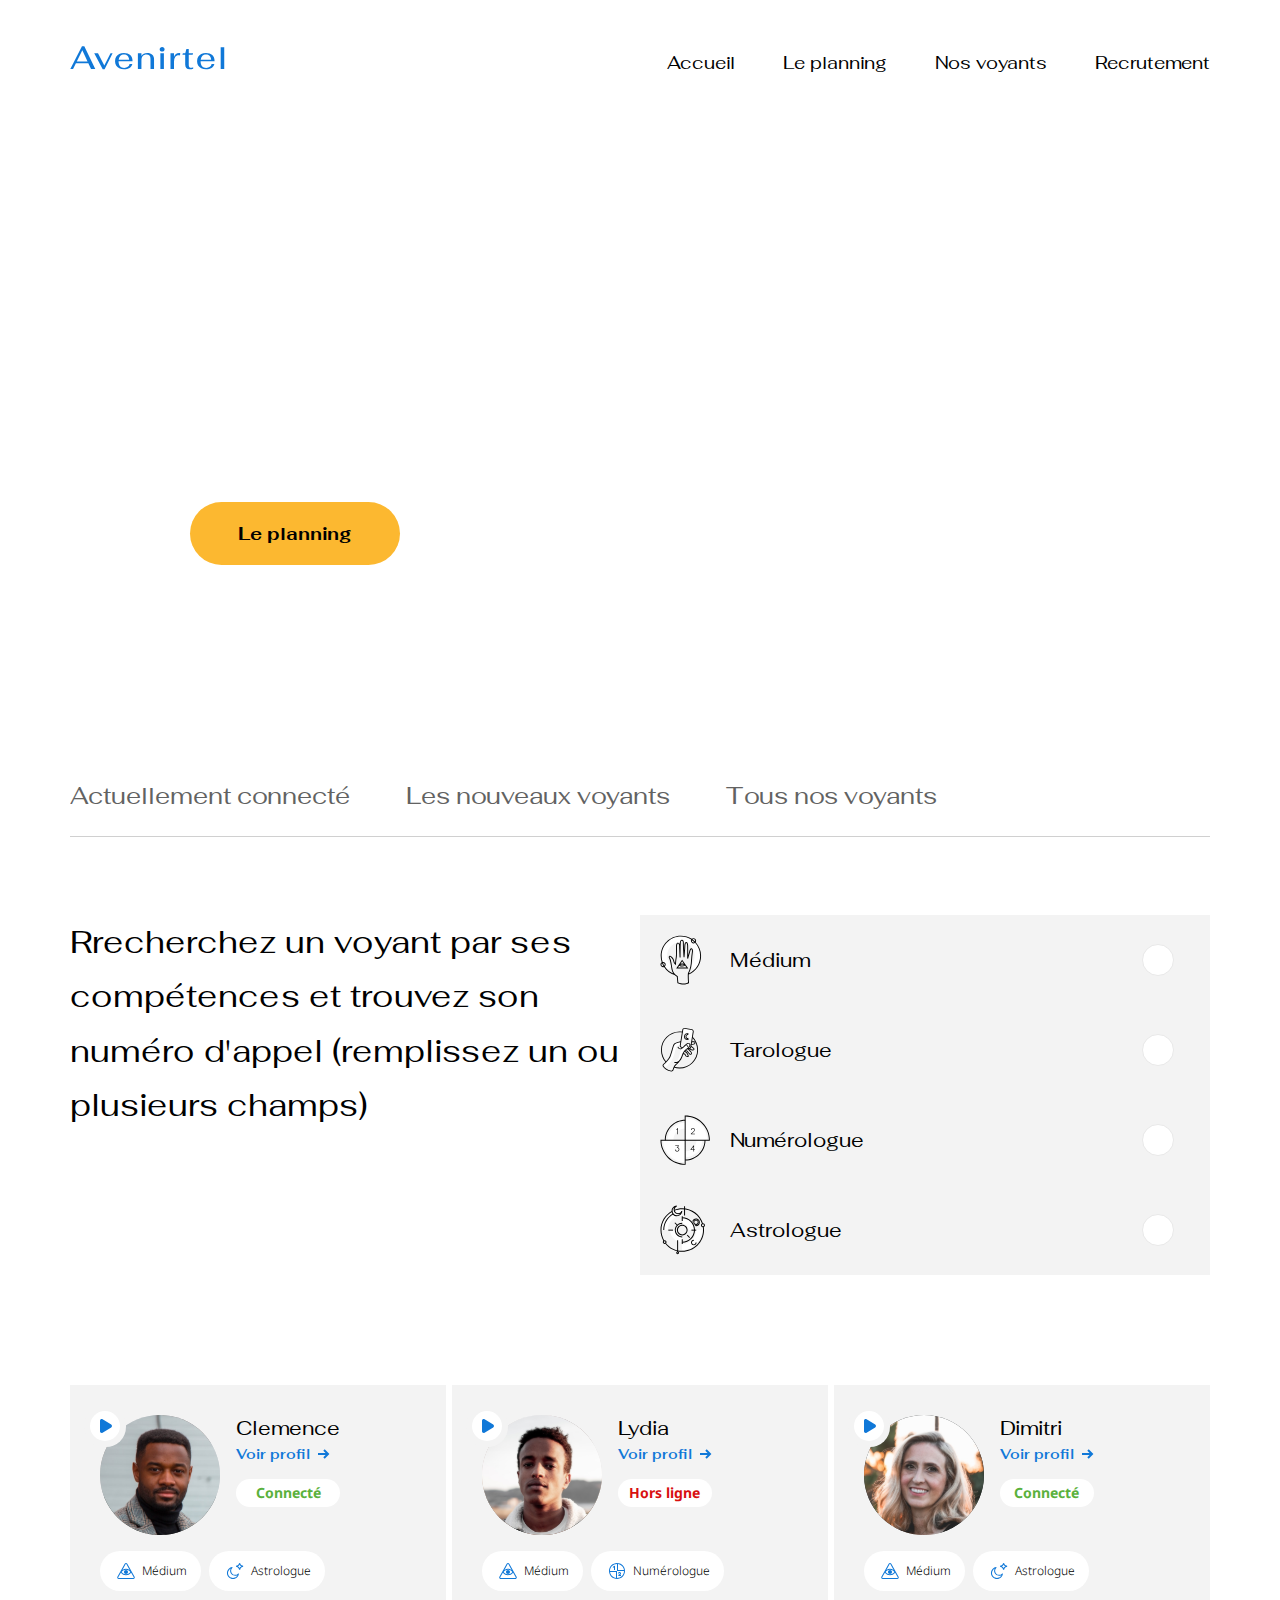
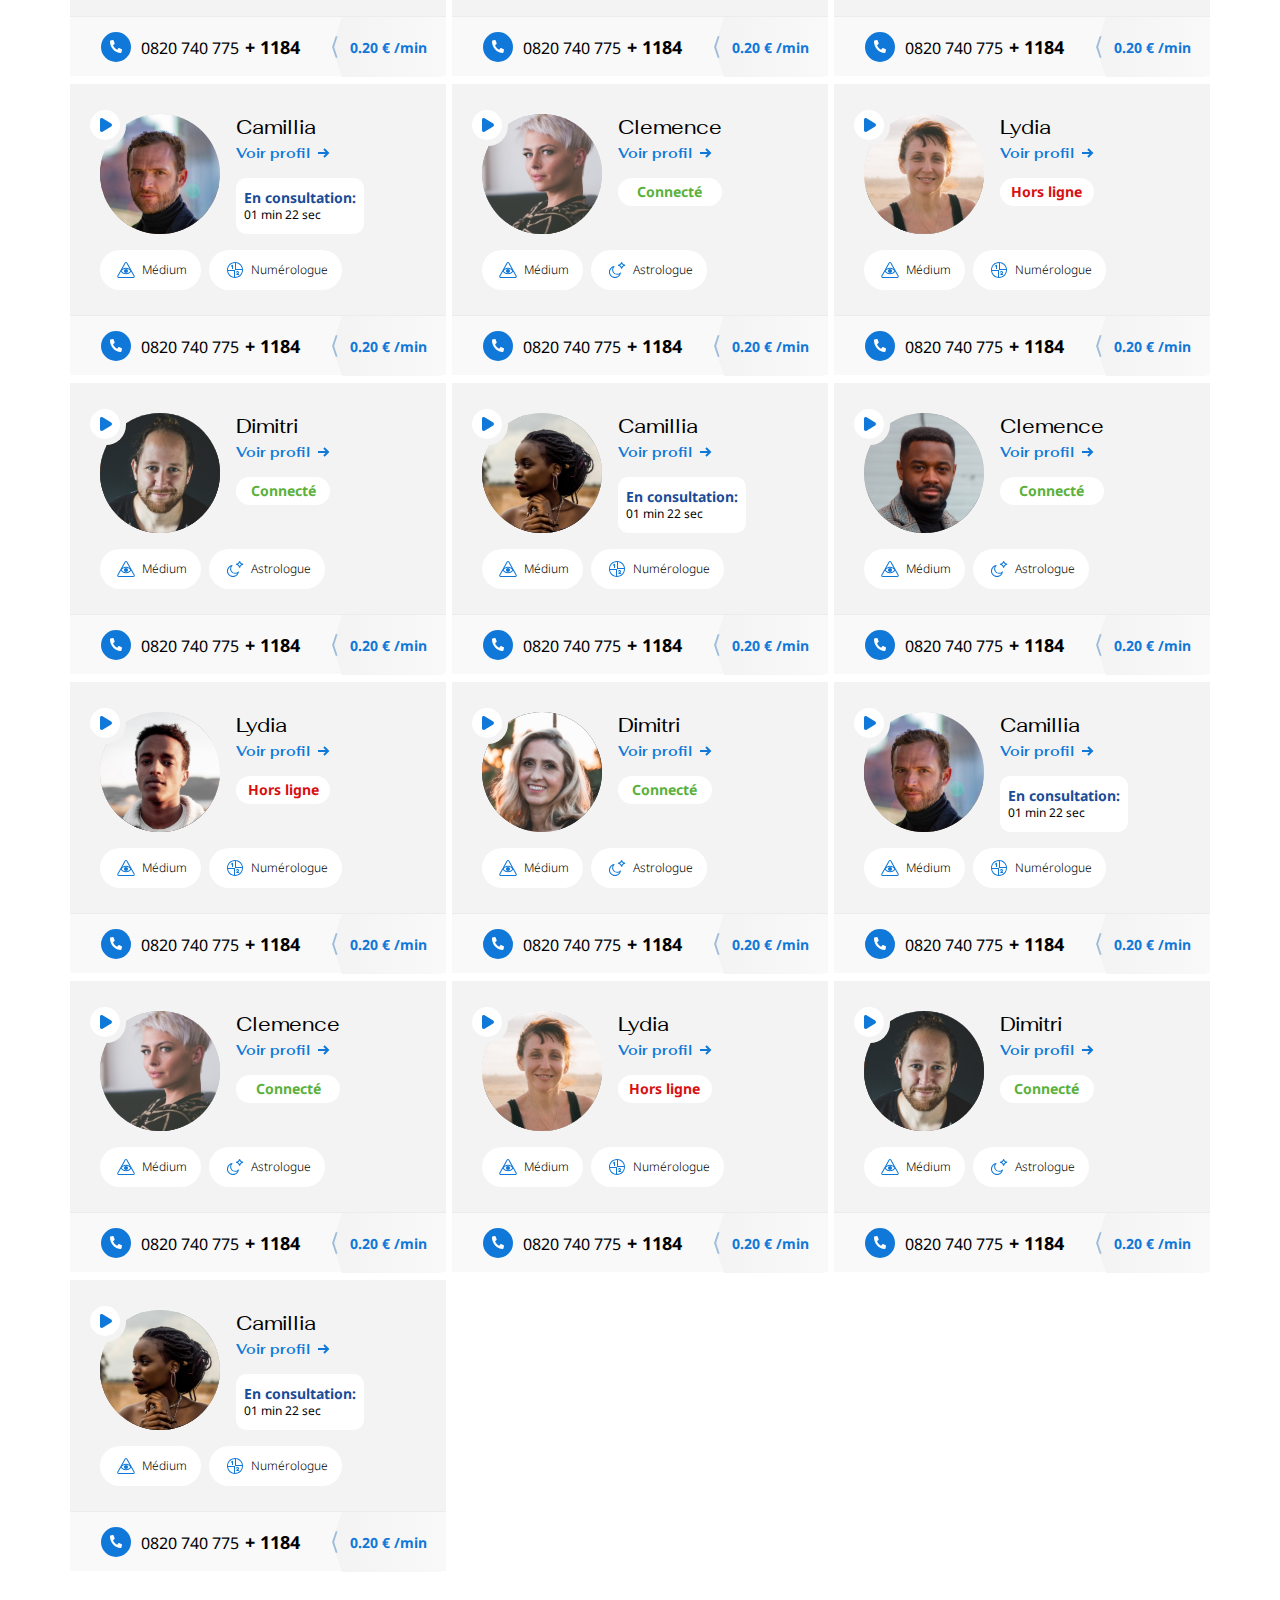
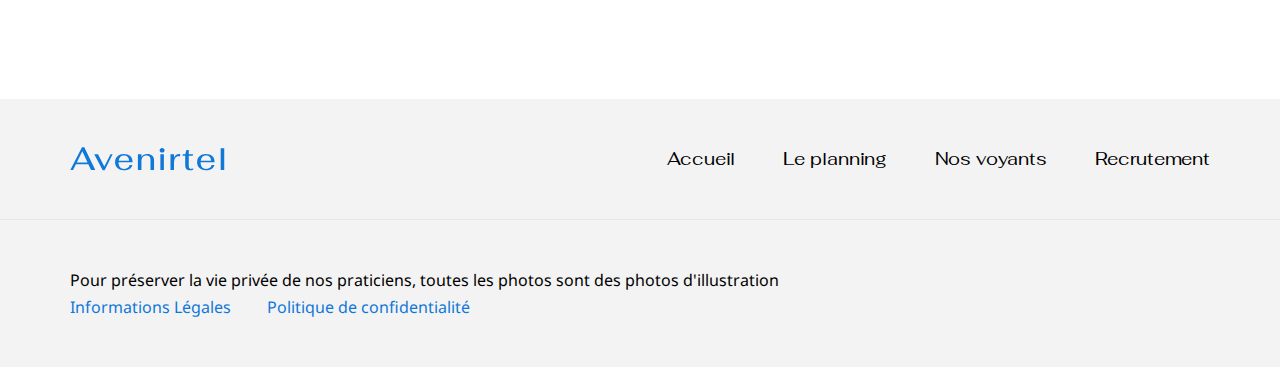
==== index.html @ e6b67675 "добавил сылки и поправил бургер" ====
<!DOCTYPE html>
<html lang="en">
<head>
    <meta charset="UTF-8">
    <meta name="viewport" content="width=device-width, initial-scale=1.0">
    <link rel="stylesheet" href="css/main.css">
    <title>nothing</title>
</head>
<body>
    
    <header class="Header">
        <div class="HeaderNavBlock">
            <a href="index.html">
                <img src="img/header/Avenirtel.svg" alt="Avenirtel">
            </a> 

            <ul class="ul_nav">
                <li class="nav_block"><a href="about.html" class="nav_link">Accueil</a></li>
                <li class="nav_block"><a href="request.html" class="nav_link">Le planning</a></li>
                <li class="nav_block"><a href="table.html" class="nav_link">Nos voyants</a></li>
                <li class="nav_block"><a href="last_page.html" class="nav_link">Recrutement</a></li>
            </ul>
        </div>
    </header>

    <section class="body_content">
        <div class="container">

            <div class="first_block_carousel">
                <div class="img_for_carousel">
                    <!-- <img src="img/carousel/carousel_1.svg" alt=""> -->
                    <!-- <img src="#" alt="">
                    <img src="#" alt=""> -->
                    <div class="text_and_btn_for_carousel">

                        <div class="carousel__txt_and_btn">

                            <div class="carousel__txt_title">
                                <p>Découvrez votre avenir par téléphone</p>
                            </div>
                            <div class="carousel__txt_subtitle">
                                <p>Recherchez un voyant par 
                                    ses compétences et trouvez 
                                    son numéro d’appel (remplissez 
                                    un ou plusieurs champs)</p>
                            </div>
                            <div class="carousel__btn">
                                <button>Le planning</button>
                            </div>

                        </div>

                        <div class="controls_carousel">
                            <div class="ctrl_prev"><img src="img/carousel/controls/prev.svg" alt=""></div>
                            <div class="ctrl_next"><img src="img/carousel/controls/next.svg" alt=""></div>
                        </div>
                    </div>
                </div>
                
            </div>

            <div class="filter_voyants">
                <div class="filter_voyants_item">Actuellement connecté</div>
                <div class="filter_voyants_item">Les nouveaux voyants</div>
                <div class="filter_voyants_item">Tous nos voyants</div>

                <!-- <a href="#" class="filter_voyants_item">Actuellement connecté</a>
                <a href="#" class="filter_voyants_item">Les nouveaux voyants</a>
                <a href="#" class="filter_voyants_item">Tous nos voyants</a> -->
            </div>

            <div class="select_voyants_for_ability">
                <div class="information_for_search_txt">
                    <p>Rrecherchez un voyant par ses compétences
                        et trouvez son numéro d'appel (remplissez
                        un ou plusieurs champs)</p>
                </div>

                <div class="select_voyants">
                    <div id="sel_v_1" class="select_voyants_item sel_v_1">
                        <div on class="icon_and_description_sel_voy">
                            <div class="icon_sel_voy_item"></div>
                            <p>Médium</p>
                        </div>
                        <div id="sel_v_1_check" class="sel_voy_check"></div>
                    </div>

                    <div id="sel_v_2" class="select_voyants_item sel_v_2">
                        <div class="icon_and_description_sel_voy">
                            <div class="icon_sel_voy_item"></div>
                            <p>Tarologue</p>
                        </div>
                        <div id="sel_v_2_check" class="sel_voy_check"></div>
                    </div>

                    <div id="sel_v_3" class="select_voyants_item sel_v_3">
                        <div class="icon_and_description_sel_voy">
                            <div class="icon_sel_voy_item"></div>
                            <p>Numérologue</p>
                        </div>
                        <div id="sel_v_3_check" class="sel_voy_check"></div>
                    </div>

                    <div id="sel_v_4" class="select_voyants_item sel_v_4">
                        <div class="icon_and_description_sel_voy">
                            <div class="icon_sel_voy_item"></div>
                            <p>Astrologue</p>
                        </div>
                        <div id="sel_v_4_check" class="sel_voy_check"></div>
                    </div>
                </div>

            </div>




            <!-- PEOPLE -->
            <div class="people_content">

                <div class="person_block">
                    <!-- MUSIC -->
                        <div class="music">
                            <div class="loader box_blue">
                                <div class="box_insert"></div>
                            </div>
                        </div>
                    
                        <div class="controls play">

                        </div>

                    <!-- END MUSIC -->
                    <div class="p_block_up">
                        
                            
                
                       
                        <div class="p_block_up_r1">
                            <div class="p_b_for_img">
                                <img src="img/people_photo/Clemence.svg" alt="photos">
                            </div>
                            <div class="p_b__name_view_status">
                                <div class="p_b__name">Clemence</div>
                                <div class="p_b__view">Voir profil<img src="img/arrow/arrow_right.svg" alt=""></div>
                                <div class="p_b__status">
                                   <p class="status_green">Connecté</p>
                                </div>
                            </div>
                        </div>

                        <div class="p_block_up_r2">

                            <div class="person_ability">
                                <img src="img/ability/medium.svg" alt="">
                                <p>Médium</p>
                            </div>

                            <div class="person_ability">
                                <img src="img/ability/astrologue.svg" alt="">
                                <p>Astrologue</p>
                            </div>

                            

                        </div>

                    </div>
                    <div class="p_block_down">

                        <div class="p_block_down_left">
                            <div class="phone_number">
                                <img src="img/person_bottom_block/phone.svg" alt="">
                                <p>0820 740 775<span>+ 1184</span></p>
                            </div>
                        </div>
                        <div class="p_block_down_right">
                            0.20 € /min
                        </div>
                        
                    </div>
                </div>

                <div class="person_block">
                    <!-- MUSIC -->
                    <div class="music">
                        <div class="loader">
                            
                        </div>
                    </div>
                
                    <div class="controls play">

                    </div>

                <!-- END MUSIC -->
                    <div class="p_block_up">

                        <div class="p_block_up_r1">
                            <div class="p_b_for_img">
                                <img src="img/people_photo/Lydia.svg" alt="photos">
                            </div>
                            <div class="p_b__name_view_status">
                                <div class="p_b__name">Lydia</div>
                                <div class="p_b__view">Voir profil<img src="img/arrow/arrow_right.svg" alt=""></div>
                                <div class="p_b__status">
                                   <p class="status_red">Hors ligne</p>
                                </div>
                            </div>
                        </div>

                        <div class="p_block_up_r2">

                            <div class="person_ability">
                                <img src="img/ability/medium.svg" alt="">
                                <p>Médium</p>
                            </div>

                            <div class="person_ability">
                                <img src="img/ability/numerologue.svg" alt="">
                                <p>Numérologue</p>
                            </div>

                        </div>

                    </div>
                    <div class="p_block_down">

                        <div class="p_block_down_left">
                            <div class="phone_number">
                                <img src="img/person_bottom_block/phone.svg" alt="">
                                <p>0820 740 775<span>+ 1184</span></p>
                            </div>
                        </div>
                        <div class="p_block_down_right">
                            0.20 € /min
                        </div>
                        
                    </div>
                </div>

                <div class="person_block">
                    <!-- MUSIC -->
                    <div class="music">
                        <div class="loader">
                            
                        </div>
                    </div>
                
                    <div class="controls play">

                    </div>

                <!-- END MUSIC -->
                    <div class="p_block_up">

                        <div class="p_block_up_r1">
                            <div class="p_b_for_img">
                                <img src="img/people_photo/Dimitri.svg" alt="photos">
                            </div>
                            <div class="p_b__name_view_status">
                                <div class="p_b__name">Dimitri</div>
                                <div class="p_b__view">Voir profil<img src="img/arrow/arrow_right.svg" alt=""></div>
                                <div class="p_b__status">
                                   <p class="status_green">Connecté</p>
                                </div>
                            </div>
                        </div>

                        <div class="p_block_up_r2">

                            <div class="person_ability">
                                <img src="img/ability/medium.svg" alt="">
                                <p>Médium</p>
                            </div>

                            <div class="person_ability">
                                <img src="img/ability/astrologue.svg" alt="">
                                <p>Astrologue</p>
                            </div>

                        </div>

                    </div>
                    <div class="p_block_down">

                        <div class="p_block_down_left">
                            <div class="phone_number">
                                <img src="img/person_bottom_block/phone.svg" alt="">
                                <p>0820 740 775<span>+ 1184</span></p>
                            </div>
                        </div>
                        <div class="p_block_down_right">
                            0.20 € /min
                        </div>
                        
                    </div>
                </div>

                <div class="person_block">
                    <!-- MUSIC -->
                    <div class="music">
                        <div class="loader">
                            
                        </div>
                    </div>
                
                    <div class="controls play">

                    </div>

                <!-- END MUSIC -->
                    <div class="p_block_up">

                        <div class="p_block_up_r1">
                            <div class="p_b_for_img">
                                <img src="img/people_photo/Camillia.svg" alt="photos">
                            </div>
                            <div class="p_b__name_view_status">
                                <div class="p_b__name">Camillia</div>
                                <div class="p_b__view">Voir profil<img src="img/arrow/arrow_right.svg" alt=""></div>
                                <div class="p_b__status_blue">
                                   <p class="status_blue">En consultation:</p>
                                   <p>01 min 22 sec</p>
                                </div>
                            </div>
                        </div>

                        <div class="p_block_up_r2">

                            <div class="person_ability">
                                <img src="img/ability/medium.svg" alt="">
                                <p>Médium</p>
                            </div>

                            <div class="person_ability">
                                <img src="img/ability/numerologue.svg" alt="">
                                <p>Numérologue</p>
                            </div>

                        </div>

                    </div>
                    <div class="p_block_down">

                        <div class="p_block_down_left">
                            <div class="phone_number">
                                <img src="img/person_bottom_block/phone.svg" alt="">
                                <p>0820 740 775<span>+ 1184</span></p>
                            </div>
                        </div>
                        <div class="p_block_down_right">
                            0.20 € /min
                        </div>
                        
                    </div>
                </div>

                <div class="person_block">
                    <!-- MUSIC -->
                    <div class="music">
                        <div class="loader">
                            
                        </div>
                    </div>
                
                    <div class="controls play">

                    </div>

                <!-- END MUSIC -->
                    <div class="p_block_up">

                        <div class="p_block_up_r1">
                            <div class="p_b_for_img">
                                <img src="img/people_photo/Clemence2.svg" alt="photos">
                            </div>
                            <div class="p_b__name_view_status">
                                <div class="p_b__name">Clemence</div>
                                <div class="p_b__view">Voir profil<img src="img/arrow/arrow_right.svg" alt=""></div>
                                <div class="p_b__status">
                                   <p class="status_green">Connecté</p>
                                </div>
                            </div>
                        </div>

                        <div class="p_block_up_r2">

                            <div class="person_ability">
                                <img src="img/ability/medium.svg" alt="">
                                <p>Médium</p>
                            </div>

                            <div class="person_ability">
                                <img src="img/ability/astrologue.svg" alt="">
                                <p>Astrologue</p>
                            </div>

                        </div>

                    </div>
                    <div class="p_block_down">

                        <div class="p_block_down_left">
                            <div class="phone_number">
                                <img src="img/person_bottom_block/phone.svg" alt="">
                                <p>0820 740 775<span>+ 1184</span></p>
                            </div>
                        </div>
                        <div class="p_block_down_right">
                            0.20 € /min
                        </div>
                        
                    </div>
                </div>

                <div class="person_block">
                    <!-- MUSIC -->
                    <div class="music">
                        <div class="loader">
                            
                        </div>
                    </div>
                
                    <div class="controls play">

                    </div>

                <!-- END MUSIC -->
                    <div class="p_block_up">

                        <div class="p_block_up_r1">
                            <div class="p_b_for_img">
                                <img src="img/people_photo/Lydia2.svg" alt="photos">
                            </div>
                            <div class="p_b__name_view_status">
                                <div class="p_b__name">Lydia</div>
                                <div class="p_b__view">Voir profil<img src="img/arrow/arrow_right.svg" alt=""></div>
                                <div class="p_b__status">
                                   <p class="status_red">Hors ligne</p>
                                </div>
                            </div>
                        </div>

                        <div class="p_block_up_r2">

                            <div class="person_ability">
                                <img src="img/ability/medium.svg" alt="">
                                <p>Médium</p>
                            </div>

                            <div class="person_ability">
                                <img src="img/ability/numerologue.svg" alt="">
                                <p>Numérologue</p>
                            </div>

                        </div>

                    </div>
                    <div class="p_block_down">

                        <div class="p_block_down_left">
                            <div class="phone_number">
                                <img src="img/person_bottom_block/phone.svg" alt="">
                                <p>0820 740 775<span>+ 1184</span></p>
                            </div>
                        </div>
                        <div class="p_block_down_right">
                            0.20 € /min
                        </div>
                        
                    </div>
                </div>

                <div class="person_block">
                    <!-- MUSIC -->
                    <div class="music">
                        <div class="loader">
                            
                        </div>
                    </div>
                
                    <div class="controls play">

                    </div>

                <!-- END MUSIC -->
                    <div class="p_block_up">

                        <div class="p_block_up_r1">
                            <div class="p_b_for_img">
                                <img src="img/people_photo/Dimitri2.svg" alt="photos">
                            </div>
                            <div class="p_b__name_view_status">
                                <div class="p_b__name">Dimitri</div>
                                <div class="p_b__view">Voir profil<img src="img/arrow/arrow_right.svg" alt=""></div>
                                <div class="p_b__status">
                                   <p class="status_green">Connecté</p>
                                </div>
                            </div>
                        </div>

                        <div class="p_block_up_r2">

                            <div class="person_ability">
                                <img src="img/ability/medium.svg" alt="">
                                <p>Médium</p>
                            </div>

                            <div class="person_ability">
                                <img src="img/ability/astrologue.svg" alt="">
                                <p>Astrologue</p>
                            </div>

                        </div>

                    </div>
                    <div class="p_block_down">

                        <div class="p_block_down_left">
                            <div class="phone_number">
                                <img src="img/person_bottom_block/phone.svg" alt="">
                                <p>0820 740 775<span>+ 1184</span></p>
                            </div>
                        </div>
                        <div class="p_block_down_right">
                            0.20 € /min
                        </div>
                        
                    </div>
                </div>

                <div class="person_block">
                    <!-- MUSIC -->
                    <div class="music">
                        <div class="loader">
                            
                        </div>
                    </div>
                
                    <div class="controls play">

                    </div>

                <!-- END MUSIC -->
                    <div class="p_block_up">

                        <div class="p_block_up_r1">
                            <div class="p_b_for_img">
                                <img src="img/people_photo/Camilli2.svg" alt="photos">
                            </div>
                            <div class="p_b__name_view_status">
                                <div class="p_b__name">Camillia</div>
                                <div class="p_b__view">Voir profil<img src="img/arrow/arrow_right.svg" alt=""></div>
                                <div class="p_b__status_blue">
                                   <p class="status_blue">En consultation:</p>
                                   <p>01 min 22 sec</p>
                                </div>
                            </div>
                        </div>

                        <div class="p_block_up_r2">

                            <div class="person_ability">
                                <img src="img/ability/medium.svg" alt="">
                                <p>Médium</p>
                            </div>

                            <div class="person_ability">
                                <img src="img/ability/numerologue.svg" alt="">
                                <p>Numérologue</p>
                            </div>

                        </div>

                    </div>
                    <div class="p_block_down">

                        <div class="p_block_down_left">
                            <div class="phone_number">
                                <img src="img/person_bottom_block/phone.svg" alt="">
                                <p>0820 740 775<span>+ 1184</span></p>
                            </div>
                        </div>
                        <div class="p_block_down_right">
                            0.20 € /min
                        </div>
                        
                    </div>
                </div>

                <div class="person_block">
                    <!-- MUSIC -->
                    <div class="music">
                        <div class="loader">
                            
                        </div>
                    </div>
                
                    <div class="controls play">

                    </div>

                <!-- END MUSIC -->
                    <div class="p_block_up">

                        <div class="p_block_up_r1">
                            <div class="p_b_for_img">
                                <img src="img/people_photo/Clemence.svg" alt="photos">
                            </div>
                            <div class="p_b__name_view_status">
                                <div class="p_b__name">Clemence</div>
                                <div class="p_b__view">Voir profil<img src="img/arrow/arrow_right.svg" alt=""></div>
                                <div class="p_b__status">
                                   <p class="status_green">Connecté</p>
                                </div>
                            </div>
                        </div>

                        <div class="p_block_up_r2">

                            <div class="person_ability">
                                <img src="img/ability/medium.svg" alt="">
                                <p>Médium</p>
                            </div>

                            <div class="person_ability">
                                <img src="img/ability/astrologue.svg" alt="">
                                <p>Astrologue</p>
                            </div>

                        </div>

                    </div>
                    <div class="p_block_down">

                        <div class="p_block_down_left">
                            <div class="phone_number">
                                <img src="img/person_bottom_block/phone.svg" alt="">
                                <p>0820 740 775<span>+ 1184</span></p>
                            </div>
                        </div>
                        <div class="p_block_down_right">
                            0.20 € /min
                        </div>
                        
                    </div>
                </div>

                <div class="person_block">
                    <!-- MUSIC -->
                    <div class="music">
                        <div class="loader">
                            
                        </div>
                    </div>
                
                    <div class="controls play">

                    </div>

                <!-- END MUSIC -->
                    <div class="p_block_up">

                        <div class="p_block_up_r1">
                            <div class="p_b_for_img">
                                <img src="img/people_photo/Lydia.svg" alt="photos">
                            </div>
                            <div class="p_b__name_view_status">
                                <div class="p_b__name">Lydia</div>
                                <div class="p_b__view">Voir profil<img src="img/arrow/arrow_right.svg" alt=""></div>
                                <div class="p_b__status">
                                   <p class="status_red">Hors ligne</p>
                                </div>
                            </div>
                        </div>

                        <div class="p_block_up_r2">

                            <div class="person_ability">
                                <img src="img/ability/medium.svg" alt="">
                                <p>Médium</p>
                            </div>

                            <div class="person_ability">
                                <img src="img/ability/numerologue.svg" alt="">
                                <p>Numérologue</p>
                            </div>

                        </div>

                    </div>
                    <div class="p_block_down">

                        <div class="p_block_down_left">
                            <div class="phone_number">
                                <img src="img/person_bottom_block/phone.svg" alt="">
                                <p>0820 740 775<span>+ 1184</span></p>
                            </div>
                        </div>
                        <div class="p_block_down_right">
                            0.20 € /min
                        </div>
                        
                    </div>
                </div>

                <div class="person_block">
                    <!-- MUSIC -->
                    <div class="music">
                        <div class="loader">
                            
                        </div>
                    </div>
                
                    <div class="controls play">

                    </div>

                <!-- END MUSIC -->
                    <div class="p_block_up">

                        <div class="p_block_up_r1">
                            <div class="p_b_for_img">
                                <img src="img/people_photo/Dimitri.svg" alt="photos">
                            </div>
                            <div class="p_b__name_view_status">
                                <div class="p_b__name">Dimitri</div>
                                <div class="p_b__view">Voir profil<img src="img/arrow/arrow_right.svg" alt=""></div>
                                <div class="p_b__status">
                                   <p class="status_green">Connecté</p>
                                </div>
                            </div>
                        </div>

                        <div class="p_block_up_r2">

                            <div class="person_ability">
                                <img src="img/ability/medium.svg" alt="">
                                <p>Médium</p>
                            </div>

                            <div class="person_ability">
                                <img src="img/ability/astrologue.svg" alt="">
                                <p>Astrologue</p>
                            </div>

                        </div>

                    </div>
                    <div class="p_block_down">

                        <div class="p_block_down_left">
                            <div class="phone_number">
                                <img src="img/person_bottom_block/phone.svg" alt="">
                                <p>0820 740 775<span>+ 1184</span></p>
                            </div>
                        </div>
                        <div class="p_block_down_right">
                            0.20 € /min
                        </div>
                        
                    </div>
                </div>

                <div class="person_block">
                    <!-- MUSIC -->
                    <div class="music">
                        <div class="loader">
                            
                        </div>
                    </div>
                
                    <div class="controls play">

                    </div>

                <!-- END MUSIC -->
                    <div class="p_block_up">

                        <div class="p_block_up_r1">
                            <div class="p_b_for_img">
                                <img src="img/people_photo/Camillia.svg" alt="photos">
                            </div>
                            <div class="p_b__name_view_status">
                                <div class="p_b__name">Camillia</div>
                                <div class="p_b__view">Voir profil<img src="img/arrow/arrow_right.svg" alt=""></div>
                                <div class="p_b__status_blue">
                                   <p class="status_blue">En consultation:</p>
                                   <p>01 min 22 sec</p>
                                </div>
                            </div>
                        </div>

                        <div class="p_block_up_r2">

                            <div class="person_ability">
                                <img src="img/ability/medium.svg" alt="">
                                <p>Médium</p>
                            </div>

                            <div class="person_ability">
                                <img src="img/ability/numerologue.svg" alt="">
                                <p>Numérologue</p>
                            </div>

                        </div>

                    </div>
                    <div class="p_block_down">

                        <div class="p_block_down_left">
                            <div class="phone_number">
                                <img src="img/person_bottom_block/phone.svg" alt="">
                                <p>0820 740 775<span>+ 1184</span></p>
                            </div>
                        </div>
                        <div class="p_block_down_right">
                            0.20 € /min
                        </div>
                        
                    </div>
                </div>

                <div class="person_block">
                    <!-- MUSIC -->
                    <div class="music">
                        <div class="loader">
                            
                        </div>
                    </div>
                
                    <div class="controls play">

                    </div>

                <!-- END MUSIC -->
                    <div class="p_block_up">

                        <div class="p_block_up_r1">
                            <div class="p_b_for_img">
                                <img src="img/people_photo/Clemence2.svg" alt="photos">
                            </div>
                            <div class="p_b__name_view_status">
                                <div class="p_b__name">Clemence</div>
                                <div class="p_b__view">Voir profil<img src="img/arrow/arrow_right.svg" alt=""></div>
                                <div class="p_b__status">
                                   <p class="status_green">Connecté</p>
                                </div>
                            </div>
                        </div>

                        <div class="p_block_up_r2">

                            <div class="person_ability">
                                <img src="img/ability/medium.svg" alt="">
                                <p>Médium</p>
                            </div>

                            <div class="person_ability">
                                <img src="img/ability/astrologue.svg" alt="">
                                <p>Astrologue</p>
                            </div>

                        </div>

                    </div>
                    <div class="p_block_down">

                        <div class="p_block_down_left">
                            <div class="phone_number">
                                <img src="img/person_bottom_block/phone.svg" alt="">
                                <p>0820 740 775<span>+ 1184</span></p>
                            </div>
                        </div>
                        <div class="p_block_down_right">
                            0.20 € /min
                        </div>
                        
                    </div>
                </div>

                <div class="person_block">
                    <!-- MUSIC -->
                    <div class="music">
                        <div class="loader">
                            
                        </div>
                    </div>
                
                    <div class="controls play">

                    </div>

                <!-- END MUSIC -->
                    <div class="p_block_up">

                        <div class="p_block_up_r1">
                            <div class="p_b_for_img">
                                <img src="img/people_photo/Lydia2.svg" alt="photos">
                            </div>
                            <div class="p_b__name_view_status">
                                <div class="p_b__name">Lydia</div>
                                <div class="p_b__view">Voir profil<img src="img/arrow/arrow_right.svg" alt=""></div>
                                <div class="p_b__status">
                                   <p class="status_red">Hors ligne</p>
                                </div>
                            </div>
                        </div>

                        <div class="p_block_up_r2">

                            <div class="person_ability">
                                <img src="img/ability/medium.svg" alt="">
                                <p>Médium</p>
                            </div>

                            <div class="person_ability">
                                <img src="img/ability/numerologue.svg" alt="">
                                <p>Numérologue</p>
                            </div>

                        </div>

                    </div>
                    <div class="p_block_down">

                        <div class="p_block_down_left">
                            <div class="phone_number">
                                <img src="img/person_bottom_block/phone.svg" alt="">
                                <p>0820 740 775<span>+ 1184</span></p>
                            </div>
                        </div>
                        <div class="p_block_down_right">
                            0.20 € /min
                        </div>
                        
                    </div>
                </div>

                <div class="person_block">
                    <!-- MUSIC -->
                    <div class="music">
                        <div class="loader">
                            
                        </div>
                    </div>
                
                    <div class="controls play">

                    </div>

                <!-- END MUSIC -->
                    <div class="p_block_up">

                        <div class="p_block_up_r1">
                            <div class="p_b_for_img">
                                <img src="img/people_photo/Dimitri2.svg" alt="photos">
                            </div>
                            <div class="p_b__name_view_status">
                                <div class="p_b__name">Dimitri</div>
                                <div class="p_b__view">Voir profil<img src="img/arrow/arrow_right.svg" alt=""></div>
                                <div class="p_b__status">
                                   <p class="status_green">Connecté</p>
                                </div>
                            </div>
                        </div>

                        <div class="p_block_up_r2">

                            <div class="person_ability">
                                <img src="img/ability/medium.svg" alt="">
                                <p>Médium</p>
                            </div>

                            <div class="person_ability">
                                <img src="img/ability/astrologue.svg" alt="">
                                <p>Astrologue</p>
                            </div>

                        </div>

                    </div>
                    <div class="p_block_down">

                        <div class="p_block_down_left">
                            <div class="phone_number">
                                <img src="img/person_bottom_block/phone.svg" alt="">
                                <p>0820 740 775<span>+ 1184</span></p>
                            </div>
                        </div>
                        <div class="p_block_down_right">
                            0.20 € /min
                        </div>
                        
                    </div>
                </div>

                <div class="person_block">
                    <!-- MUSIC -->
                    <div class="music">
                        <div class="loader">
                            
                        </div>
                    </div>
                
                    <div class="controls play">

                    </div>

                <!-- END MUSIC -->
                    <div class="p_block_up">

                        <div class="p_block_up_r1">
                            <div class="p_b_for_img">
                                <img src="img/people_photo/Camilli2.svg" alt="photos">
                            </div>
                            <div class="p_b__name_view_status">
                                <div class="p_b__name">Camillia</div>
                                <div class="p_b__view">Voir profil<img src="img/arrow/arrow_right.svg" alt=""></div>
                                <div class="p_b__status_blue">
                                   <p class="status_blue">En consultation:</p>
                                   <p>01 min 22 sec</p>
                                </div>
                            </div>
                        </div>

                        <div class="p_block_up_r2">

                            <div class="person_ability">
                                <img src="img/ability/medium.svg" alt="">
                                <p>Médium</p>
                            </div>

                            <div class="person_ability">
                                <img src="img/ability/numerologue.svg" alt="">
                                <p>Numérologue</p>
                            </div>

                        </div>

                    </div>
                    <div class="p_block_down">

                        <div class="p_block_down_left">
                            <div class="phone_number">
                                <img src="img/person_bottom_block/phone.svg" alt="">
                                <p class="p_block_number">0820 740 775<span>+ 1184</span></p>
                            </div>
                        </div>
                        <div class="p_block_down_right">
                            0.20 € /min
                        </div>
                        
                    </div>
                </div>


 
            </div>

        </div>
    </section>


    <footer class="footer">
        <div class="footer_up">
            <div class="container_ft">
                <div class="nav_foot">
                    <img src="img/header/Avenirtel.svg" alt="Avenirtel">

                    <ul class="ul_foot">
                        <li class="foot_nav_block"><a href="" class="foot_link">Accueil</a></li>
                        <li class="foot_nav_block"><a href="" class="foot_link">Le planning</a></li>
                        <li class="foot_nav_block"><a href="" class="foot_link">Nos voyants</a></li>
                        <li class="foot_nav_block"><a href="" class="foot_link">Recrutement</a></li>
                    </ul>
                </div>
            </div>
        </div>
        <div class="footer_down">
            <div class="container_ft">
                <div class="foot_last_block">
                    <p class="ft_last_item">Pour préserver la vie privée de nos praticiens, toutes les photos sont des photos d'illustration</p>
                    <div style="margin-top: 3px;">
                        <a href="#" class="ft_last_item ft_last_blue">Informations Légales</a>
                        <a href="#" class="ft_last_item ft_last_blue">Politique de confidentialité</a>
                    </div>
                </div>
            </div>
        </div>
    </footer>
    <script src="js/app.js"></script>
    <script src="js/audio.js"></script>
</body>
</html>
---- css/main.css ----
@import url('https://fonts.googleapis.com/css2?family=Fahkwang:wght@400;500;600;700&family=Noto+Sans:wght@400;700&display=swap');
@import "header.css";
@import "footer.css";
@import "style1.css";
@import "about.css";
@import "request.css";
@import "last.css";
@import "cookie.css";

@import "table.css";

*{
    margin: 0;
    padding: 0;
    box-sizing: border-box;
}

li{
    list-style-type: none;
}

a{
    text-decoration: none;
}

.body_content {
    width: 100%;
    min-height: 100vh;
    height: auto;
    display: flex;
    justify-content: center;
}
.container {
    max-width: 1440px;
    width: 1440px;
}

@media screen and (max-width: 1450px){
    .person_block{
        width: 33%;
        margin-bottom: 8px;
    }
    .p_block_up {
        width: 100%;
        min-height: 225px;
        height: auto;
        background: #f3f3f3;
        padding: 30px 31px 15px 30px;
        display: flex;
        flex-direction: column;
        position: relative;
    }
    .p_block_down_left{
        width: 80%;
        max-width: 80%;
        height: 60px;
    }
    .p_block_down_right {
        width: 35%;
        max-width: 35%;
        height: 60px;
    }
}
@media screen and (max-width: 1420px){
    .controls_carousel{
        display: none;
    }
}
@media screen and (max-width: 1150px){
    .person_block{
        width: 49%;
        margin-bottom: 8px;
    }
}
@media screen and (max-width: 1024px){
    .select_voyants_for_ability{
        flex-direction: column;
    }
    .select_voyants {
        width: 100%;
    }
    .information_for_search_txt{
        width: 100%;
    }
    .select_voyants_item{
        margin-bottom: 10px;
    }
    .select_voyants_for_ability{
        margin-top: 34px;
    }
    .information_for_search_txt{
        margin-bottom: 24px;
    }
    .people_content{
        margin-top: 48px;
    }
}
@media screen and (max-width: 900px){
    .first_block_carousel{
        background: url(../img/carousel/carousel_1mini.svg);
        background-repeat: no-repeat;
        background-size: cover;
    }
}
@media screen and (max-width: 746px){
    .person_block{
        width: 100%;
        margin-bottom: 8px;
        margin-left: 2rem;
        margin-right: 2rem;
    }
}
@media screen and (max-width: 575px){
    .person_block{
        width: 100%;
        margin-bottom: 8px;
        margin-left: 0;
        margin-right: 0;
    }
    .img_for_carousel{
        padding-left: 0;
        padding-top: 0;
        display: flex;
        justify-content: center;
        align-items: center;
    }
    .text_and_btn_for_carousel{
        justify-content: center;
    }
    .first_block_carousel{
        background: url(../img/carousel/carousel_1mini.svg);
        background-repeat: no-repeat;
        background-size: cover;
        display: flex;
        justify-content: center;
        align-items: flex-end;
        padding-bottom: 32px;
    }
    .carousel__txt_and_btn{
        width: 100%;
        margin: 0 2rem;
    }
    .carousel__txt_title{
        width: 100%;
        height: auto;
    }
    .carousel__txt_subtitle{
        width: 100%;
        height: auto;
    }
}
@media screen and (max-width: 375px){
    .p_block_up_r1{
        height: auto;
        display: flex;
        flex-direction: column;
    }
    .phone_number {
        height: 100%;
        width: auto;
        display: flex;
        justify-content: center;
        align-items: center;
        font-family: Noto Sans;
        font-style: normal;
        font-weight: normal;
        font-size: 16px;
        padding-left: 15px;
    }
    .p_block_down_left {
        width: 60%;
        max-width: 80%;
        height: 60px;
    }
    .p_block_down_right{
        background-size: cover;
    }
    .icon_and_description_sel_voy{
        height: 100%;
    }
    .icon_and_description_sel_voy > p {
        height: 100%;
        max-width: 90px;
        flex-wrap: wrap;
    }
}
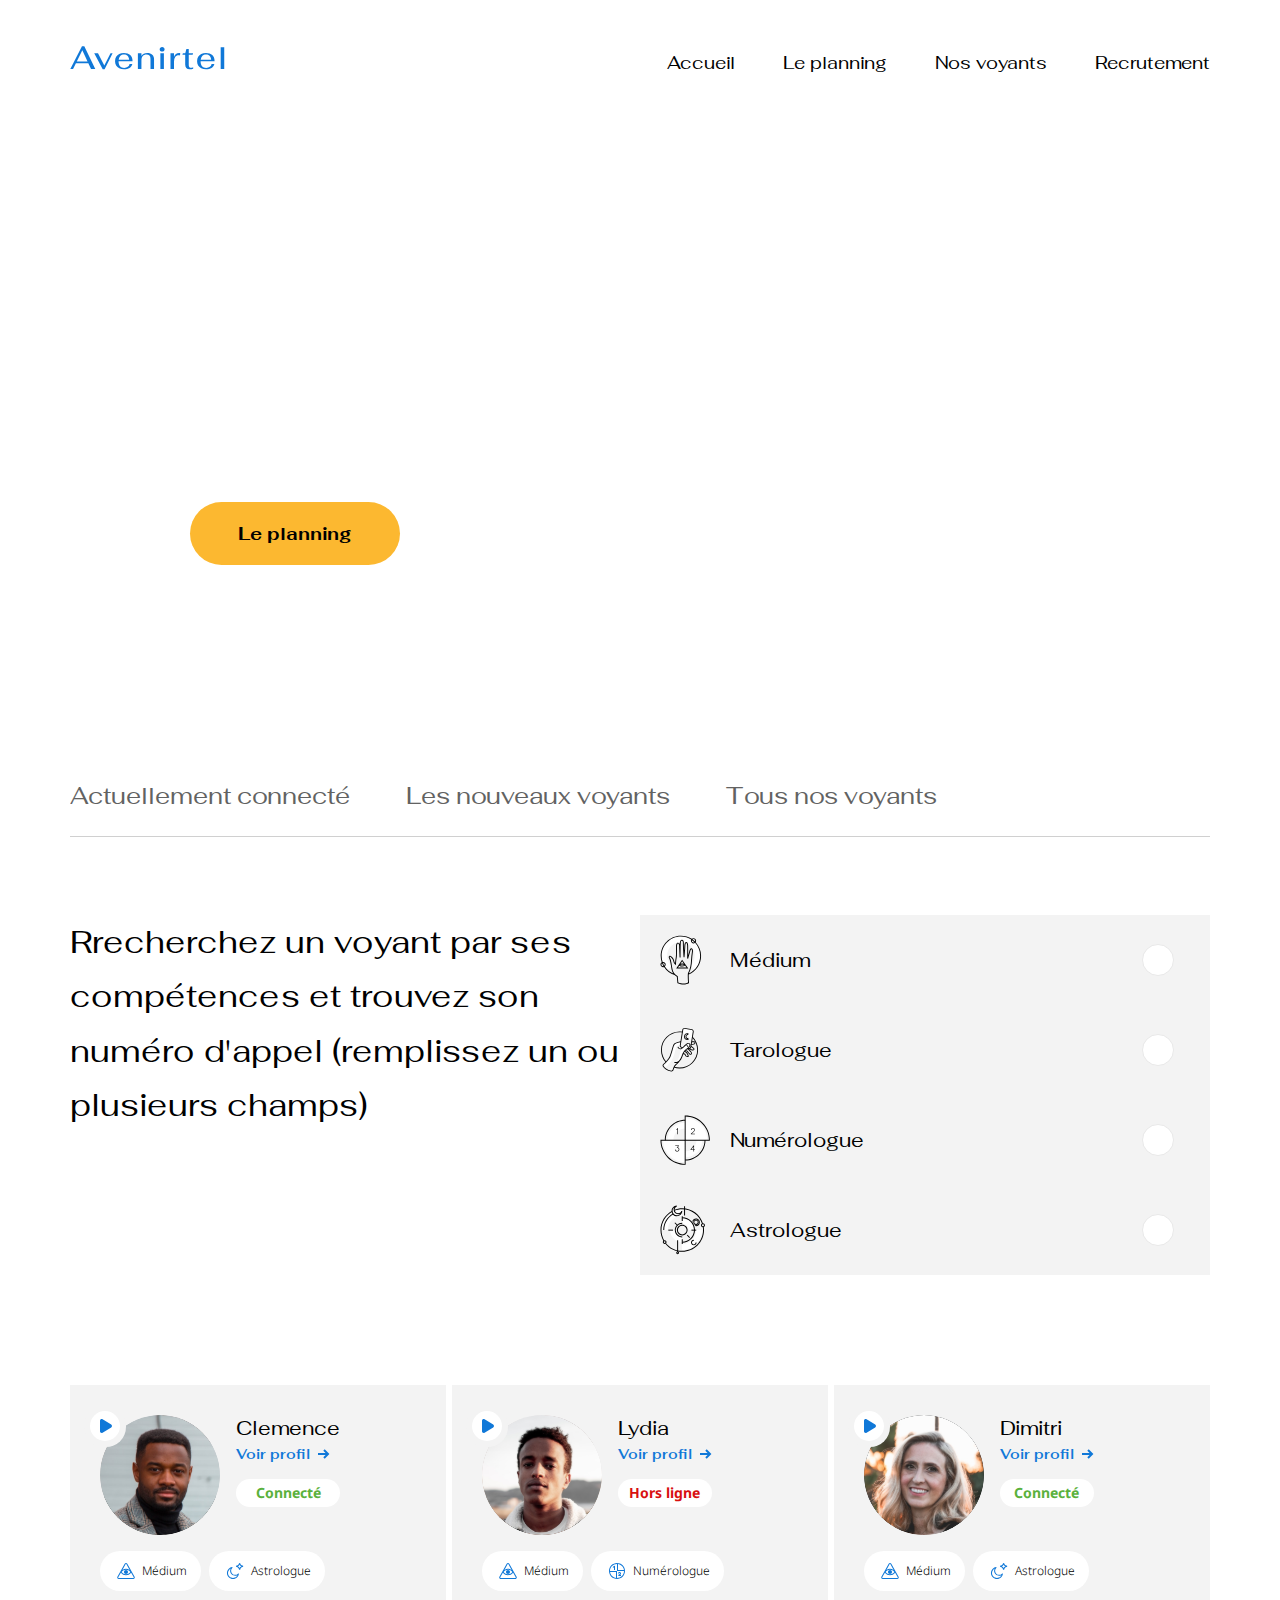
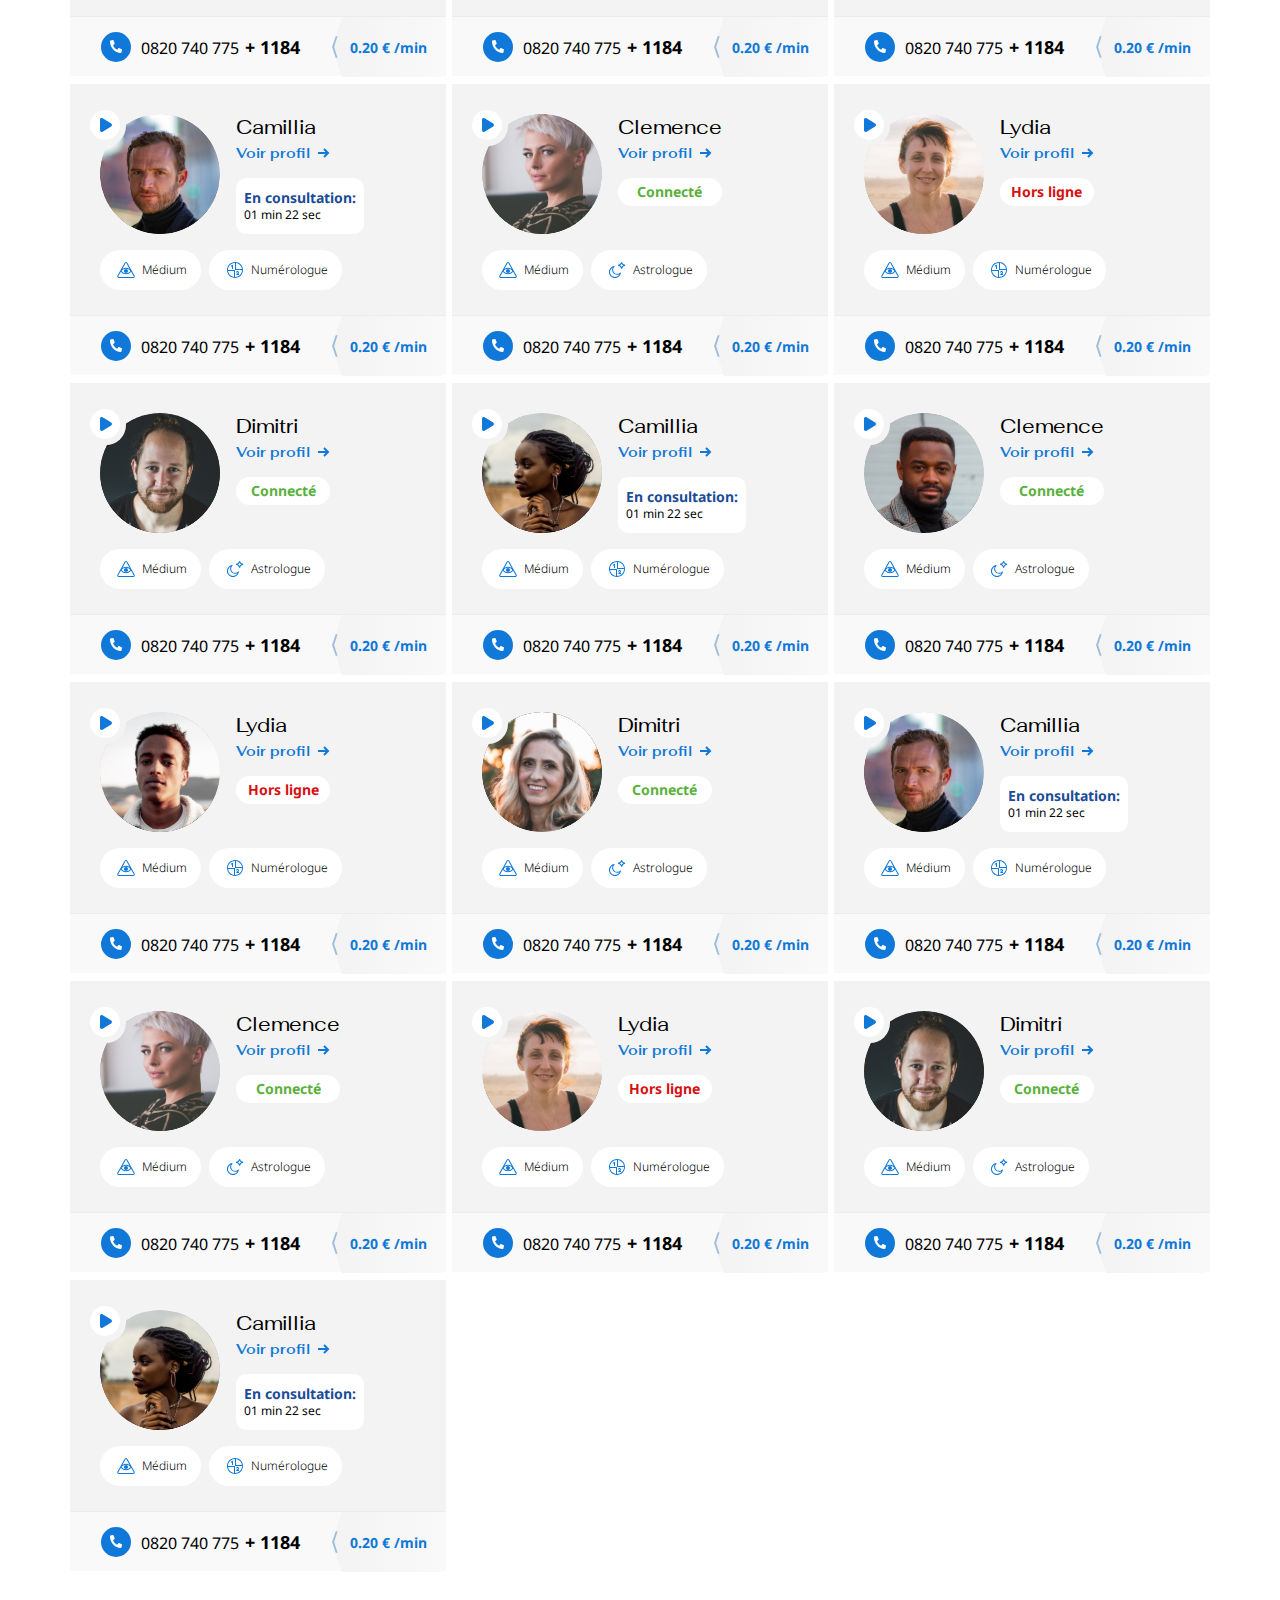
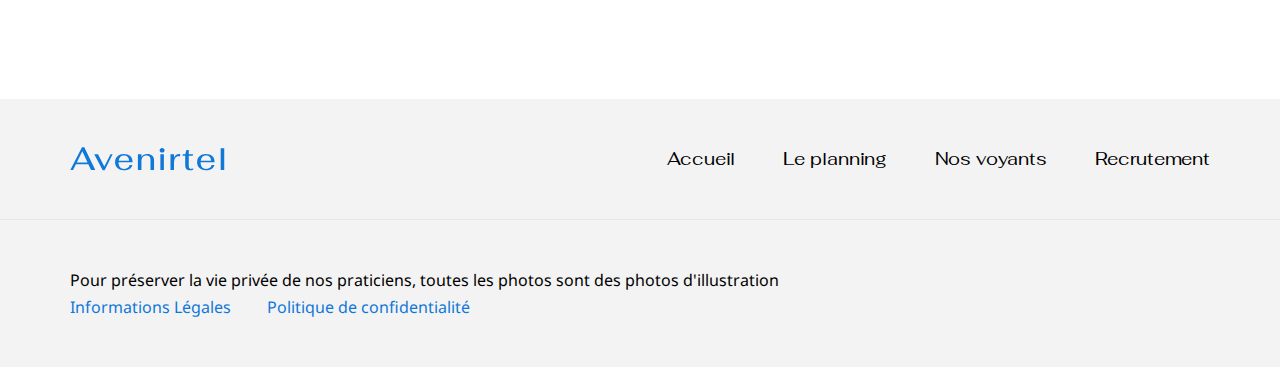
==== commit 8f80fd6f: "увеличение индекс иконок" ====
--- a/index.html
+++ b/index.html
@@ -8,6 +8,16 @@
 </head>
 <body>
     
+    <div class="NavbarMob">
+        <img id="CloseNavbar" class="CloseNavbar" src="img/header/CloseWhite.svg" >
+        <div class="NavMenu">
+            <a style="font-size: 32px;" href="#">Avenirtel</a>
+            <a onclick="ActiveNav(event)" href="about.html">Accuell</a>
+            <a onclick="ActiveNav(event)" href="request.html">Le planning</a>
+            <a onclick="ActiveNav(event)" href="table.html">Nos voyants</a>
+            <a onclick="ActiveNav(event)" href="last_page.html">Recrutement</a>
+        </div>
+    </div>
     <header class="Header">
         <div class="HeaderNavBlock">
             <a href="index.html">
@@ -20,6 +30,9 @@
                 <li class="nav_block"><a href="table.html" class="nav_link">Nos voyants</a></li>
                 <li class="nav_block"><a href="last_page.html" class="nav_link">Recrutement</a></li>
             </ul>
+            <div id="Menu" class="MobuleMenu">
+                <img height="48" width="48" src="/img/header/Burger.svg" alt="">
+            </div>
         </div>
     </header>
 
@@ -138,7 +151,7 @@
                        
                         <div class="p_block_up_r1">
                             <div class="p_b_for_img">
-                                <img src="img/people_photo/Clemence.svg" alt="photos">
+                                <img class="ind_img" src="img/people_photo/Clemence.svg" alt="photos">
                             </div>
                             <div class="p_b__name_view_status">
                                 <div class="p_b__name">Clemence</div>
@@ -198,7 +211,7 @@
 
                         <div class="p_block_up_r1">
                             <div class="p_b_for_img">
-                                <img src="img/people_photo/Lydia.svg" alt="photos">
+                                <img class="ind_img" src="img/people_photo/Lydia.svg" alt="photos">
                             </div>
                             <div class="p_b__name_view_status">
                                 <div class="p_b__name">Lydia</div>
@@ -256,7 +269,7 @@
 
                         <div class="p_block_up_r1">
                             <div class="p_b_for_img">
-                                <img src="img/people_photo/Dimitri.svg" alt="photos">
+                                <img class="ind_img" src="img/people_photo/Dimitri.svg" alt="photos">
                             </div>
                             <div class="p_b__name_view_status">
                                 <div class="p_b__name">Dimitri</div>
@@ -314,7 +327,7 @@
 
                         <div class="p_block_up_r1">
                             <div class="p_b_for_img">
-                                <img src="img/people_photo/Camillia.svg" alt="photos">
+                                <img class="ind_img" src="img/people_photo/Camillia.svg" alt="photos">
                             </div>
                             <div class="p_b__name_view_status">
                                 <div class="p_b__name">Camillia</div>
@@ -373,7 +386,7 @@
 
                         <div class="p_block_up_r1">
                             <div class="p_b_for_img">
-                                <img src="img/people_photo/Clemence2.svg" alt="photos">
+                                <img class="ind_img" src="img/people_photo/Clemence2.svg" alt="photos">
                             </div>
                             <div class="p_b__name_view_status">
                                 <div class="p_b__name">Clemence</div>
@@ -431,7 +444,7 @@
 
                         <div class="p_block_up_r1">
                             <div class="p_b_for_img">
-                                <img src="img/people_photo/Lydia2.svg" alt="photos">
+                                <img class="ind_img" src="img/people_photo/Lydia2.svg" alt="photos">
                             </div>
                             <div class="p_b__name_view_status">
                                 <div class="p_b__name">Lydia</div>
@@ -489,7 +502,7 @@
 
                         <div class="p_block_up_r1">
                             <div class="p_b_for_img">
-                                <img src="img/people_photo/Dimitri2.svg" alt="photos">
+                                <img class="ind_img" src="img/people_photo/Dimitri2.svg" alt="photos">
                             </div>
                             <div class="p_b__name_view_status">
                                 <div class="p_b__name">Dimitri</div>
@@ -547,7 +560,7 @@
 
                         <div class="p_block_up_r1">
                             <div class="p_b_for_img">
-                                <img src="img/people_photo/Camilli2.svg" alt="photos">
+                                <img class="ind_img" src="img/people_photo/Camilli2.svg" alt="photos">
                             </div>
                             <div class="p_b__name_view_status">
                                 <div class="p_b__name">Camillia</div>
@@ -606,7 +619,7 @@
 
                         <div class="p_block_up_r1">
                             <div class="p_b_for_img">
-                                <img src="img/people_photo/Clemence.svg" alt="photos">
+                                <img class="ind_img" src="img/people_photo/Clemence.svg" alt="photos">
                             </div>
                             <div class="p_b__name_view_status">
                                 <div class="p_b__name">Clemence</div>
@@ -664,7 +677,7 @@
 
                         <div class="p_block_up_r1">
                             <div class="p_b_for_img">
-                                <img src="img/people_photo/Lydia.svg" alt="photos">
+                                <img class="ind_img" src="img/people_photo/Lydia.svg" alt="photos">
                             </div>
                             <div class="p_b__name_view_status">
                                 <div class="p_b__name">Lydia</div>
@@ -722,7 +735,7 @@
 
                         <div class="p_block_up_r1">
                             <div class="p_b_for_img">
-                                <img src="img/people_photo/Dimitri.svg" alt="photos">
+                                <img class="ind_img" src="img/people_photo/Dimitri.svg" alt="photos">
                             </div>
                             <div class="p_b__name_view_status">
                                 <div class="p_b__name">Dimitri</div>
@@ -780,7 +793,7 @@
 
                         <div class="p_block_up_r1">
                             <div class="p_b_for_img">
-                                <img src="img/people_photo/Camillia.svg" alt="photos">
+                                <img class="ind_img" src="img/people_photo/Camillia.svg" alt="photos">
                             </div>
                             <div class="p_b__name_view_status">
                                 <div class="p_b__name">Camillia</div>
@@ -839,7 +852,7 @@
 
                         <div class="p_block_up_r1">
                             <div class="p_b_for_img">
-                                <img src="img/people_photo/Clemence2.svg" alt="photos">
+                                <img class="ind_img" src="img/people_photo/Clemence2.svg" alt="photos">
                             </div>
                             <div class="p_b__name_view_status">
                                 <div class="p_b__name">Clemence</div>
@@ -897,7 +910,7 @@
 
                         <div class="p_block_up_r1">
                             <div class="p_b_for_img">
-                                <img src="img/people_photo/Lydia2.svg" alt="photos">
+                                <img class="ind_img" src="img/people_photo/Lydia2.svg" alt="photos">
                             </div>
                             <div class="p_b__name_view_status">
                                 <div class="p_b__name">Lydia</div>
@@ -955,7 +968,7 @@
 
                         <div class="p_block_up_r1">
                             <div class="p_b_for_img">
-                                <img src="img/people_photo/Dimitri2.svg" alt="photos">
+                                <img class="ind_img" src="img/people_photo/Dimitri2.svg" alt="photos">
                             </div>
                             <div class="p_b__name_view_status">
                                 <div class="p_b__name">Dimitri</div>
@@ -1013,7 +1026,7 @@
 
                         <div class="p_block_up_r1">
                             <div class="p_b_for_img">
-                                <img src="img/people_photo/Camilli2.svg" alt="photos">
+                                <img class="ind_img" src="img/people_photo/Camilli2.svg" alt="photos">
                             </div>
                             <div class="p_b__name_view_status">
                                 <div class="p_b__name">Camillia</div>
@@ -1092,5 +1105,6 @@
     </footer>
     <script src="js/app.js"></script>
     <script src="js/audio.js"></script>
+    <script src="js/burgerMenu.js"></script>
 </body>
 </html>--- a/css/main.css
+++ b/css/main.css
@@ -168,7 +168,6 @@
         padding-left: 15px;
     }
     .p_block_down_left {
-        width: 60%;
         max-width: 80%;
         height: 60px;
     }
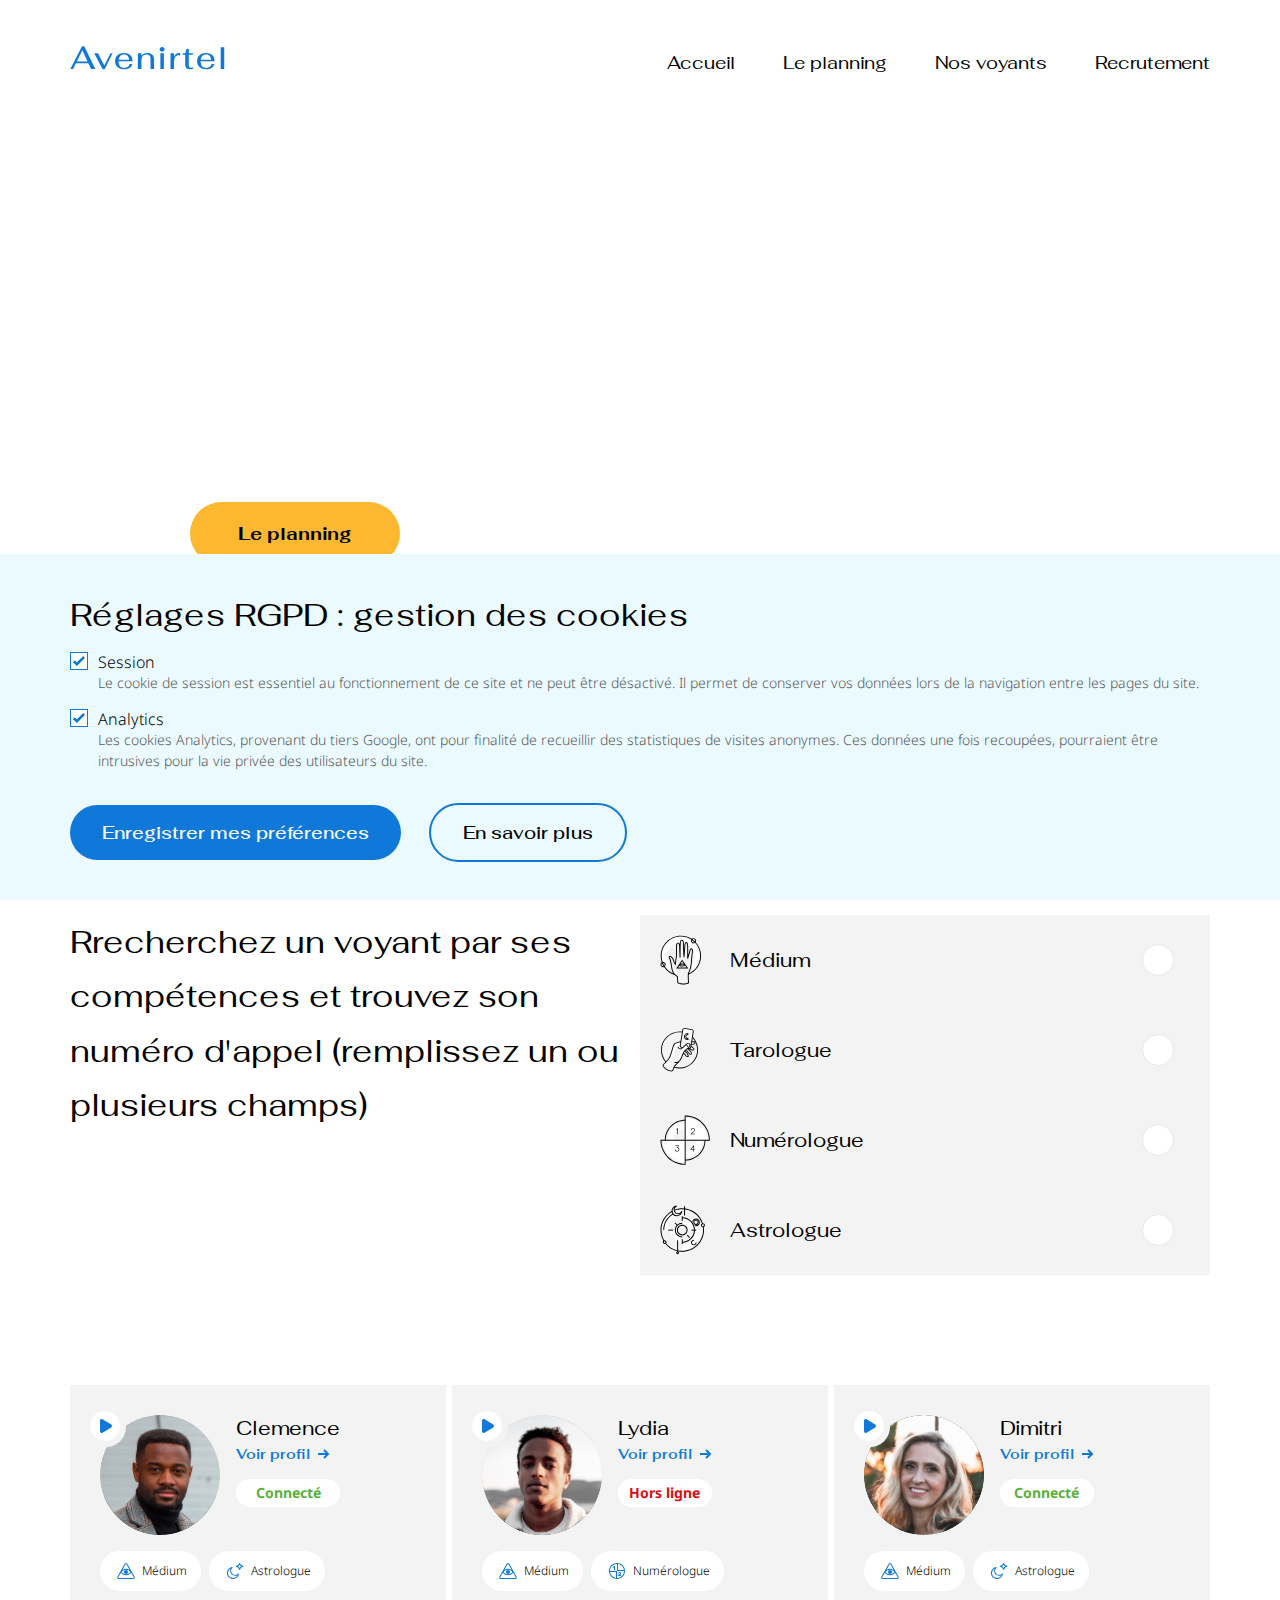
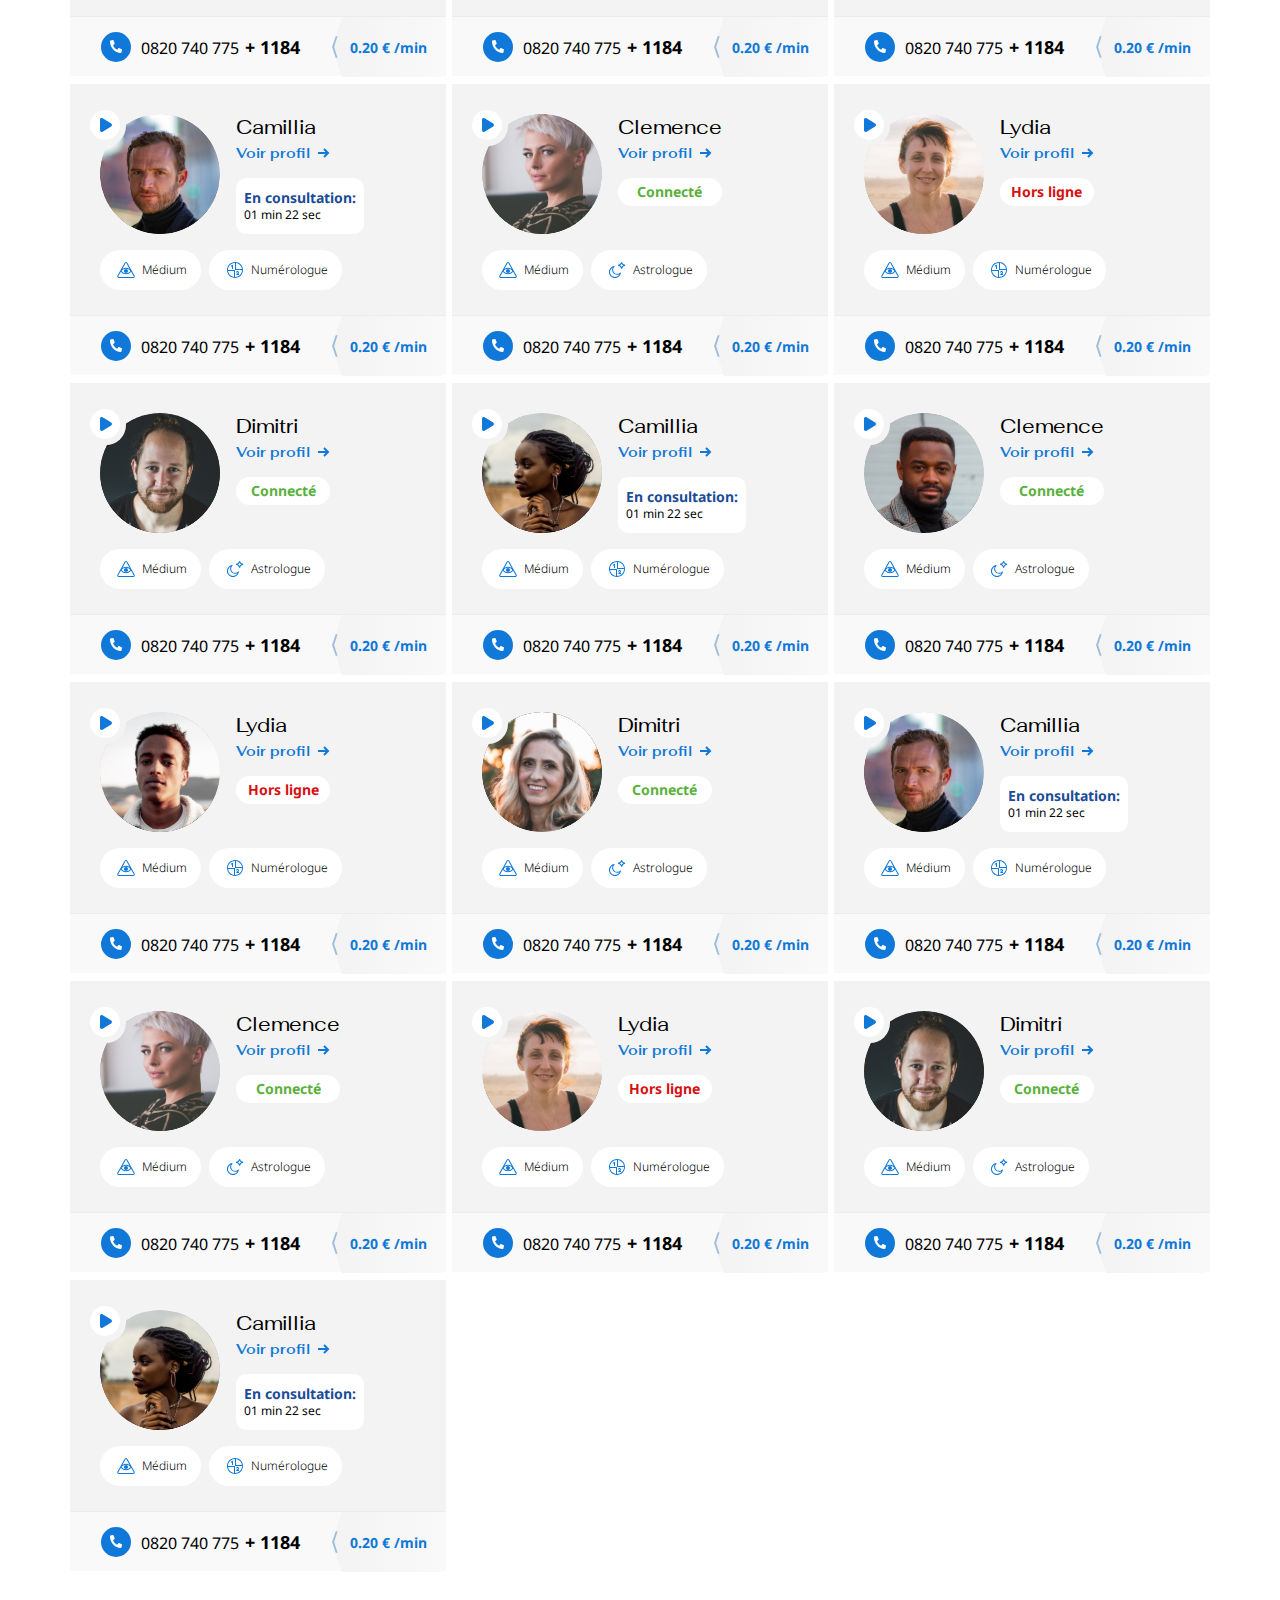
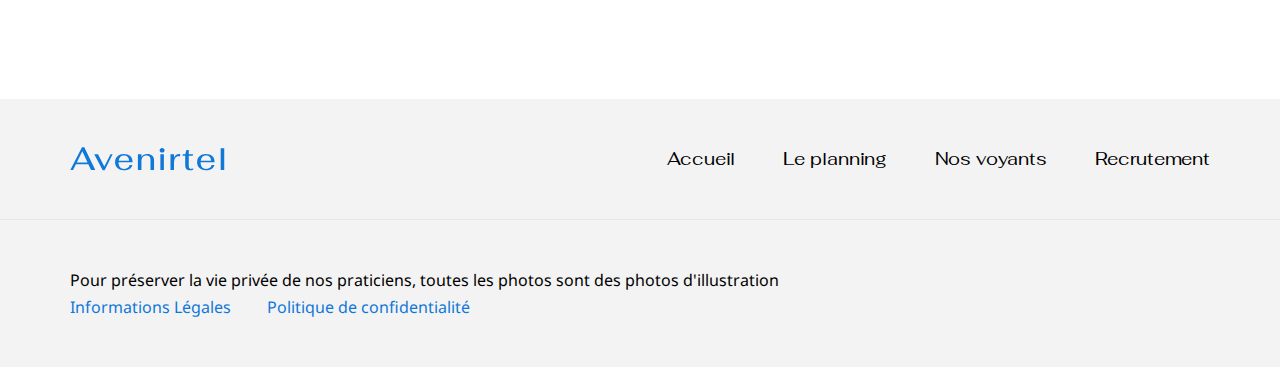
==== commit 6a2bdabd: "добавил cookie на index и на кнопки повесил анимацию" ====
--- a/index.html
+++ b/index.html
@@ -151,7 +151,7 @@
                        
                         <div class="p_block_up_r1">
                             <div class="p_b_for_img">
-                                <img class="ind_img" src="img/people_photo/Clemence.svg" alt="photos">
+                                <img src="img/people_photo/Clemence.svg" alt="photos">
                             </div>
                             <div class="p_b__name_view_status">
                                 <div class="p_b__name">Clemence</div>
@@ -211,7 +211,7 @@
 
                         <div class="p_block_up_r1">
                             <div class="p_b_for_img">
-                                <img class="ind_img" src="img/people_photo/Lydia.svg" alt="photos">
+                                <img src="img/people_photo/Lydia.svg" alt="photos">
                             </div>
                             <div class="p_b__name_view_status">
                                 <div class="p_b__name">Lydia</div>
@@ -269,7 +269,7 @@
 
                         <div class="p_block_up_r1">
                             <div class="p_b_for_img">
-                                <img class="ind_img" src="img/people_photo/Dimitri.svg" alt="photos">
+                                <img src="img/people_photo/Dimitri.svg" alt="photos">
                             </div>
                             <div class="p_b__name_view_status">
                                 <div class="p_b__name">Dimitri</div>
@@ -327,7 +327,7 @@
 
                         <div class="p_block_up_r1">
                             <div class="p_b_for_img">
-                                <img class="ind_img" src="img/people_photo/Camillia.svg" alt="photos">
+                                <img src="img/people_photo/Camillia.svg" alt="photos">
                             </div>
                             <div class="p_b__name_view_status">
                                 <div class="p_b__name">Camillia</div>
@@ -386,7 +386,7 @@
 
                         <div class="p_block_up_r1">
                             <div class="p_b_for_img">
-                                <img class="ind_img" src="img/people_photo/Clemence2.svg" alt="photos">
+                                <img src="img/people_photo/Clemence2.svg" alt="photos">
                             </div>
                             <div class="p_b__name_view_status">
                                 <div class="p_b__name">Clemence</div>
@@ -444,7 +444,7 @@
 
                         <div class="p_block_up_r1">
                             <div class="p_b_for_img">
-                                <img class="ind_img" src="img/people_photo/Lydia2.svg" alt="photos">
+                                <img src="img/people_photo/Lydia2.svg" alt="photos">
                             </div>
                             <div class="p_b__name_view_status">
                                 <div class="p_b__name">Lydia</div>
@@ -502,7 +502,7 @@
 
                         <div class="p_block_up_r1">
                             <div class="p_b_for_img">
-                                <img class="ind_img" src="img/people_photo/Dimitri2.svg" alt="photos">
+                                <img src="img/people_photo/Dimitri2.svg" alt="photos">
                             </div>
                             <div class="p_b__name_view_status">
                                 <div class="p_b__name">Dimitri</div>
@@ -560,7 +560,7 @@
 
                         <div class="p_block_up_r1">
                             <div class="p_b_for_img">
-                                <img class="ind_img" src="img/people_photo/Camilli2.svg" alt="photos">
+                                <img src="img/people_photo/Camilli2.svg" alt="photos">
                             </div>
                             <div class="p_b__name_view_status">
                                 <div class="p_b__name">Camillia</div>
@@ -619,7 +619,7 @@
 
                         <div class="p_block_up_r1">
                             <div class="p_b_for_img">
-                                <img class="ind_img" src="img/people_photo/Clemence.svg" alt="photos">
+                                <img src="img/people_photo/Clemence.svg" alt="photos">
                             </div>
                             <div class="p_b__name_view_status">
                                 <div class="p_b__name">Clemence</div>
@@ -677,7 +677,7 @@
 
                         <div class="p_block_up_r1">
                             <div class="p_b_for_img">
-                                <img class="ind_img" src="img/people_photo/Lydia.svg" alt="photos">
+                                <img src="img/people_photo/Lydia.svg" alt="photos">
                             </div>
                             <div class="p_b__name_view_status">
                                 <div class="p_b__name">Lydia</div>
@@ -735,7 +735,7 @@
 
                         <div class="p_block_up_r1">
                             <div class="p_b_for_img">
-                                <img class="ind_img" src="img/people_photo/Dimitri.svg" alt="photos">
+                                <img src="img/people_photo/Dimitri.svg" alt="photos">
                             </div>
                             <div class="p_b__name_view_status">
                                 <div class="p_b__name">Dimitri</div>
@@ -793,7 +793,7 @@
 
                         <div class="p_block_up_r1">
                             <div class="p_b_for_img">
-                                <img class="ind_img" src="img/people_photo/Camillia.svg" alt="photos">
+                                <img src="img/people_photo/Camillia.svg" alt="photos">
                             </div>
                             <div class="p_b__name_view_status">
                                 <div class="p_b__name">Camillia</div>
@@ -852,7 +852,7 @@
 
                         <div class="p_block_up_r1">
                             <div class="p_b_for_img">
-                                <img class="ind_img" src="img/people_photo/Clemence2.svg" alt="photos">
+                                <img src="img/people_photo/Clemence2.svg" alt="photos">
                             </div>
                             <div class="p_b__name_view_status">
                                 <div class="p_b__name">Clemence</div>
@@ -910,7 +910,7 @@
 
                         <div class="p_block_up_r1">
                             <div class="p_b_for_img">
-                                <img class="ind_img" src="img/people_photo/Lydia2.svg" alt="photos">
+                                <img src="img/people_photo/Lydia2.svg" alt="photos">
                             </div>
                             <div class="p_b__name_view_status">
                                 <div class="p_b__name">Lydia</div>
@@ -968,7 +968,7 @@
 
                         <div class="p_block_up_r1">
                             <div class="p_b_for_img">
-                                <img class="ind_img" src="img/people_photo/Dimitri2.svg" alt="photos">
+                                <img src="img/people_photo/Dimitri2.svg" alt="photos">
                             </div>
                             <div class="p_b__name_view_status">
                                 <div class="p_b__name">Dimitri</div>
@@ -1026,7 +1026,7 @@
 
                         <div class="p_block_up_r1">
                             <div class="p_b_for_img">
-                                <img class="ind_img" src="img/people_photo/Camilli2.svg" alt="photos">
+                                <img src="img/people_photo/Camilli2.svg" alt="photos">
                             </div>
                             <div class="p_b__name_view_status">
                                 <div class="p_b__name">Camillia</div>
@@ -1072,6 +1072,31 @@
  
             </div>
 
+        </div>
+
+        <div class="cookie_box">
+            <div class="container additional">
+                <div class="cookie_box_caption">Réglages RGPD : gestion des cookies</div>
+            <input type="checkbox" id="first_check" class="checkbox_cookie" checked>
+            <label for="first_check" class="label_cookie_checkbox">Session</label>
+            <div class="description_cookie">
+                Le cookie de session est essentiel au fonctionnement de ce site et ne peut être désactivé.
+                Il permet de conserver vos données lors de la navigation entre les pages du site.
+            </div>
+
+            <input type="checkbox" id="second_check" class="checkbox_cookie" checked>
+            <label for="second_check" class="label_cookie_checkbox">Analytics</label>
+            <div class="description_cookie" style="margin-bottom: 0;">
+                Les cookies Analytics, provenant du tiers Google, ont pour finalité de recueillir des statistiques de visites anonymes.
+                Ces données une fois recoupées, pourraient être intrusives pour la vie privée des utilisateurs du site.
+            </div>
+
+            <div class="btn_container">
+                <button type="submit" class="btn_save" onclick="closeCookie()">Enregistrer mes préférences</button>
+                <button type="submit" class="btn_more" onclick="closeCookie()">En savoir plus</button>
+            </div>
+            
+            </div>
         </div>
     </section>
 
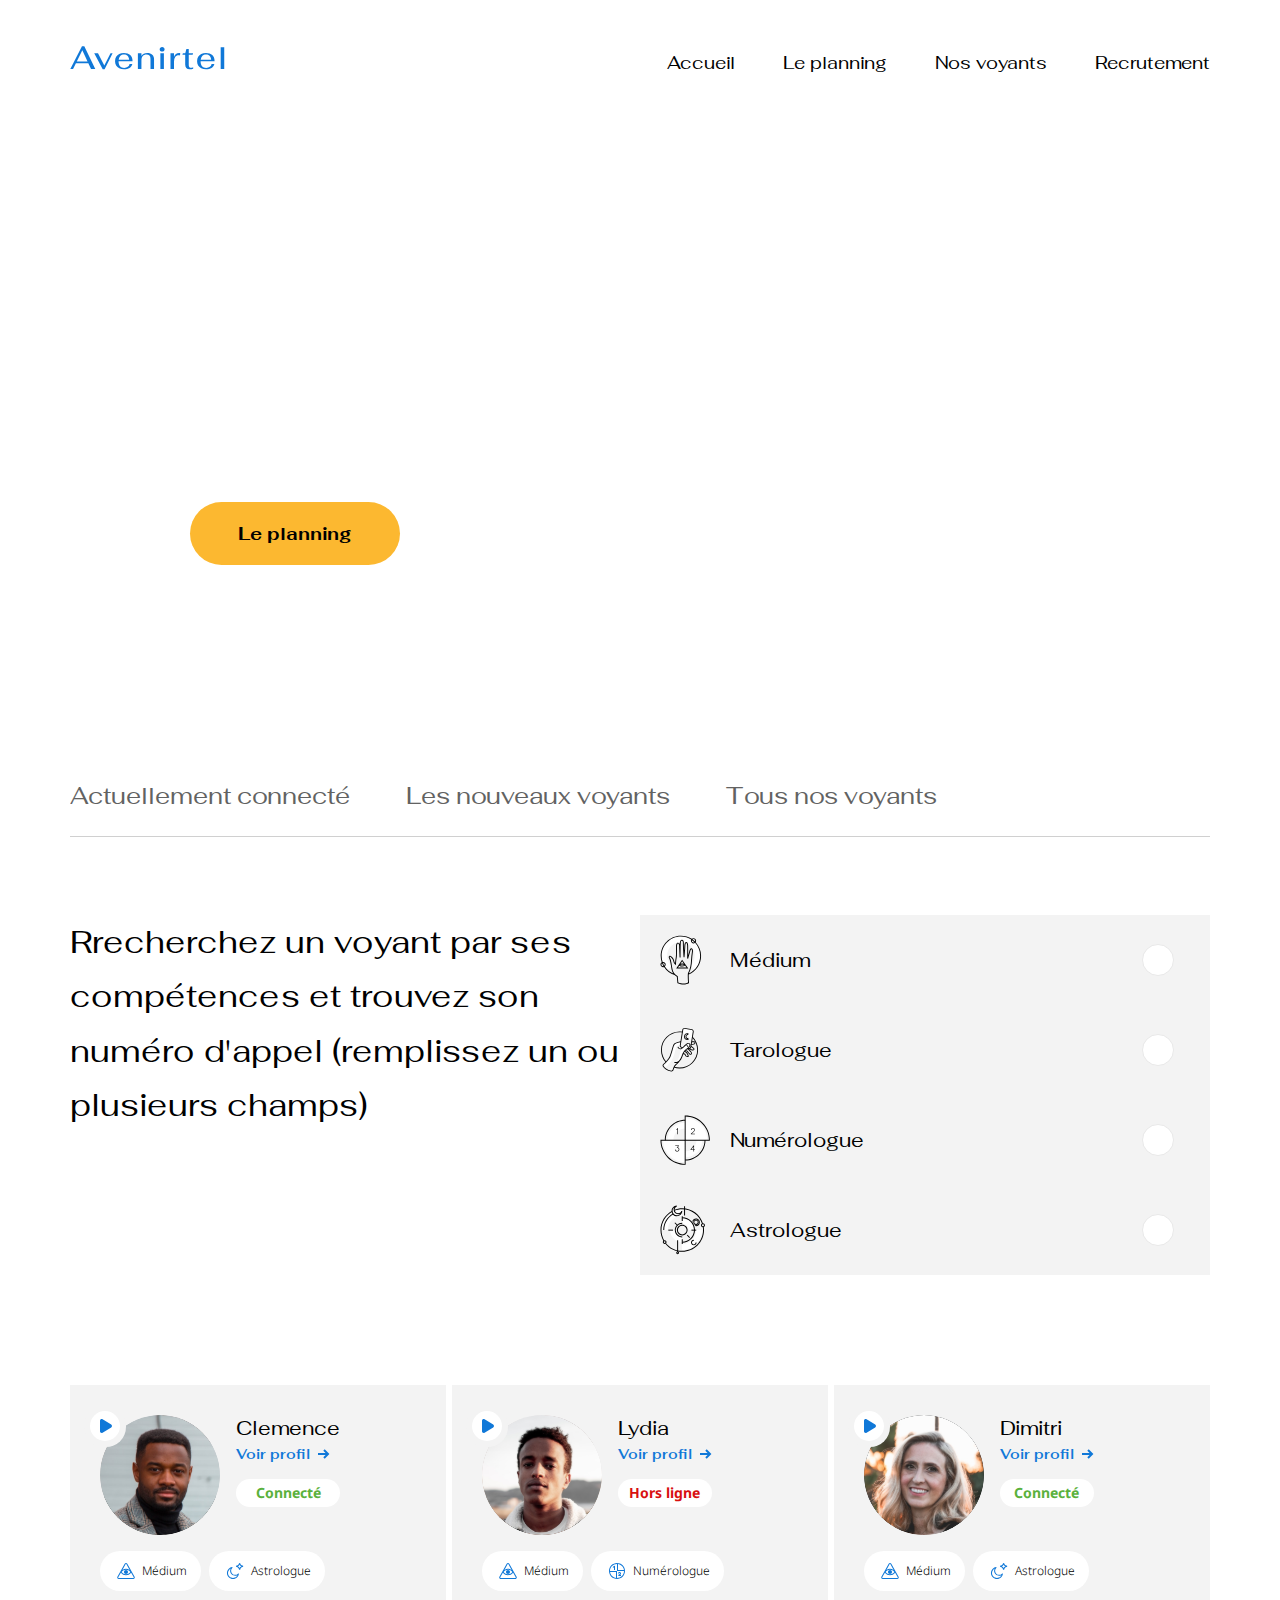
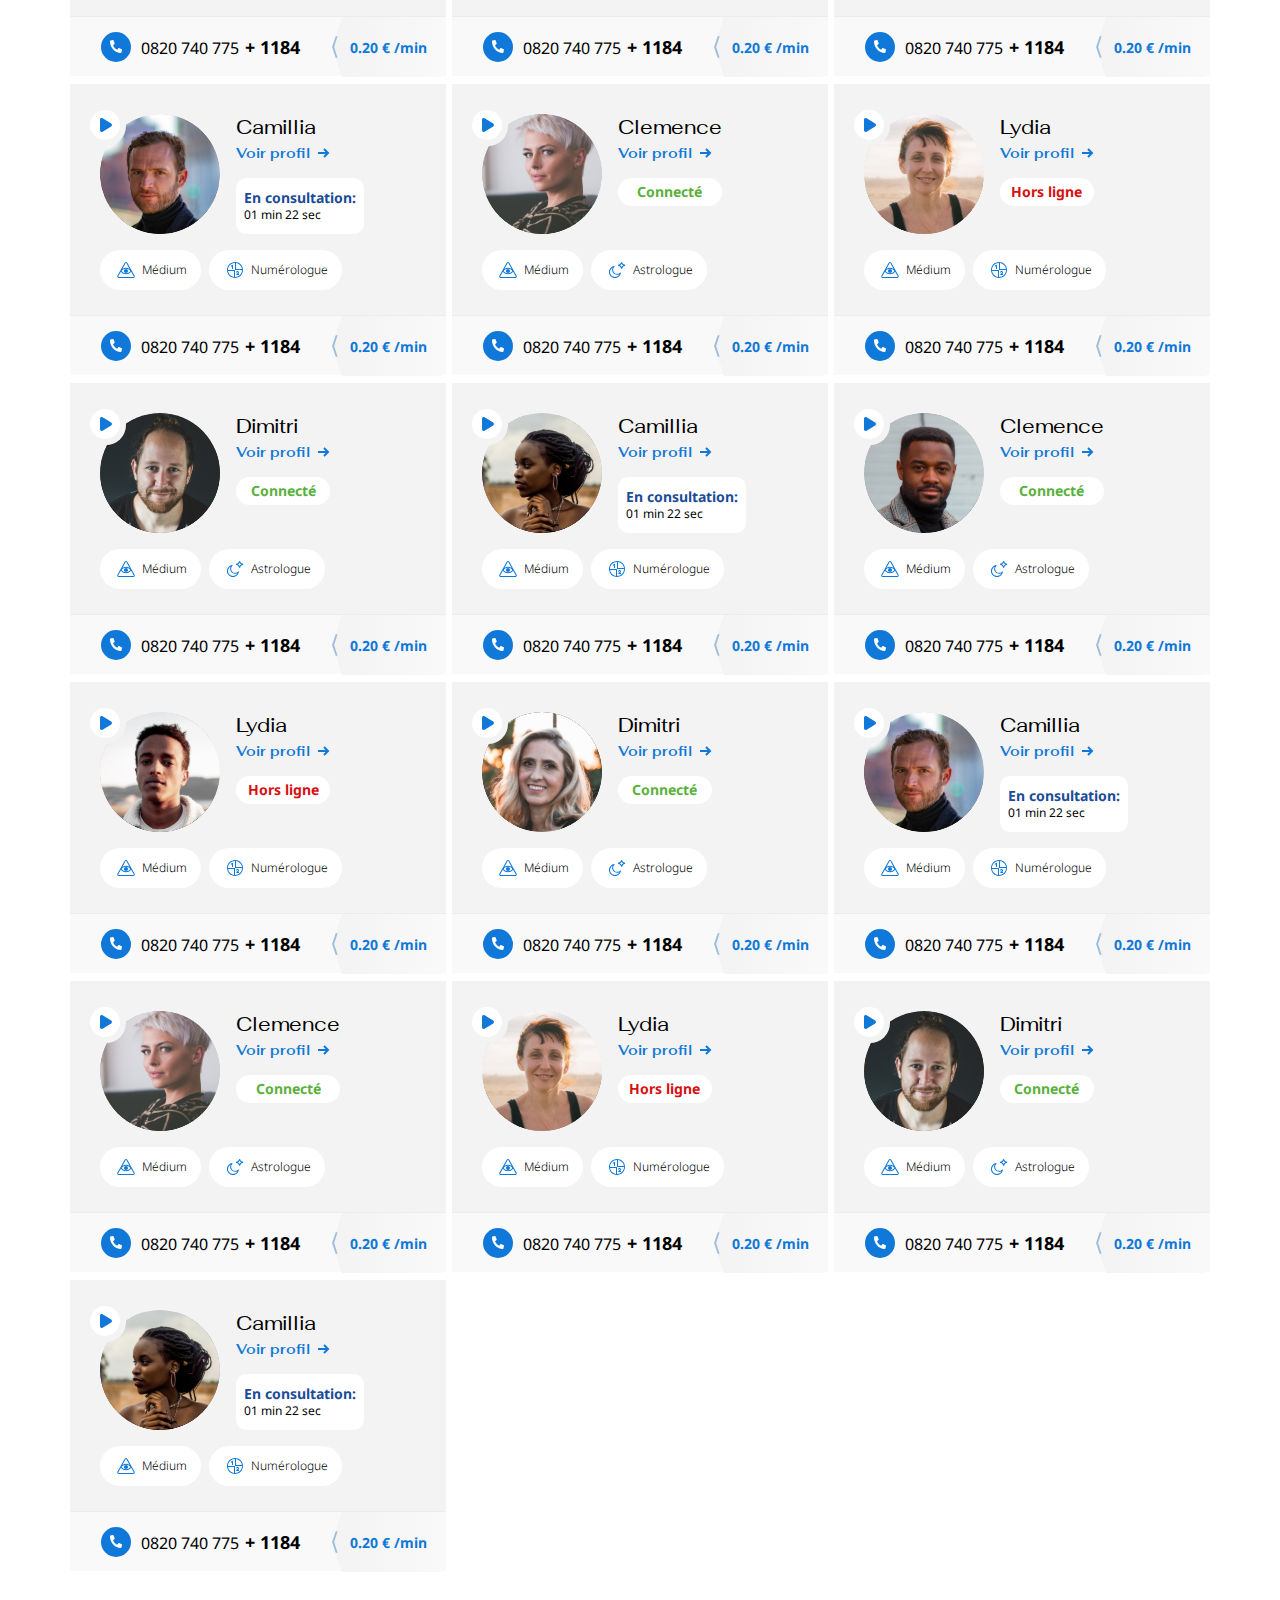
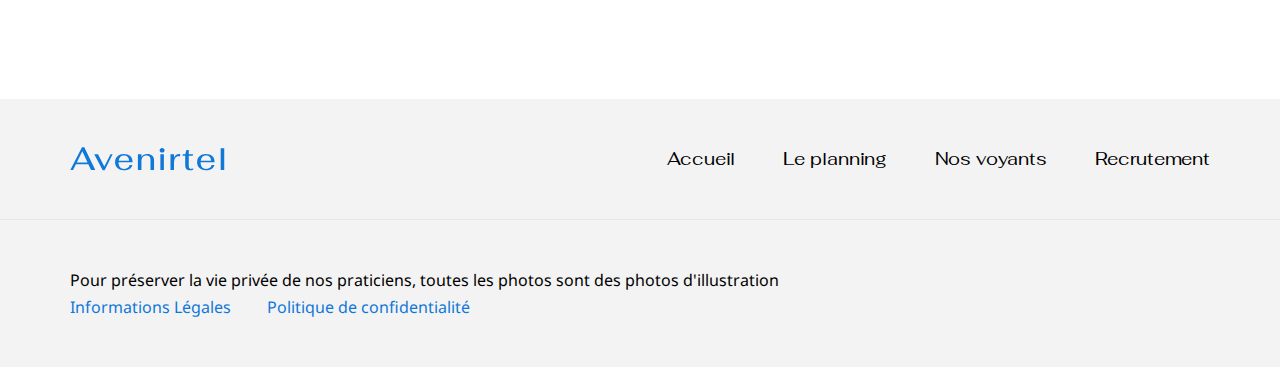
==== commit e5a18713: "сделан слайдер для десктопа" ====
--- a/index.html
+++ b/index.html
@@ -40,36 +40,42 @@
         <div class="container">
 
             <div class="first_block_carousel">
-                <div class="img_for_carousel">
-                    <!-- <img src="img/carousel/carousel_1.svg" alt=""> -->
-                    <!-- <img src="#" alt="">
-                    <img src="#" alt=""> -->
-                    <div class="text_and_btn_for_carousel">
-
-                        <div class="carousel__txt_and_btn">
-
-                            <div class="carousel__txt_title">
-                                <p>Découvrez votre avenir par téléphone</p>
-                            </div>
-                            <div class="carousel__txt_subtitle">
-                                <p>Recherchez un voyant par 
-                                    ses compétences et trouvez 
-                                    son numéro d’appel (remplissez 
-                                    un ou plusieurs champs)</p>
-                            </div>
-                            <div class="carousel__btn">
-                                <button>Le planning</button>
-                            </div>
-
-                        </div>
-
-                        <div class="controls_carousel">
-                            <div class="ctrl_prev"><img src="img/carousel/controls/prev.svg" alt=""></div>
-                            <div class="ctrl_next"><img src="img/carousel/controls/next.svg" alt=""></div>
-                        </div>
-                    </div>
-                </div>
-                
+                <div class="carousel">
+
+                    <div id="slide-1" class="slide">
+
+                        <!-- <img src="img/carousel/carousel_1.svg" alt=""> -->
+                        <!-- <div class="img_for_carousel">
+
+                                <div class="text_and_btn_for_carousel">
+                                
+                                    <div class="carousel__txt_and_btn">
+                                    
+                                        <div class="carousel__txt_title">
+                                            <p>Découvrez votre avenir par téléphone</p>
+                                        </div>
+                                        <div class="carousel__txt_subtitle">
+                                            <p>Recherchez un voyant par 
+                                                ses compétences et trouvez 
+                                                son numéro d’appel (remplissez 
+                                                un ou plusieurs champs)</p>
+                                        </div>
+                                        <div class="carousel__btn">
+                                            <button>Le planning</button>
+                                        </div>
+                                    
+                                    </div>
+                                
+                                    <div class="controls_carousel">
+                                        <div class="ctrl_prev"><img src="img/carousel/controls/prev.svg" alt=""></div>
+                                        <div class="ctrl_next"><img src="img/carousel/controls/next.svg" alt=""></div>
+                                    </div>
+                                </div>
+                        </div> -->
+
+                    </div>
+
+                </div>
             </div>
 
             <div class="filter_voyants">
@@ -151,7 +157,7 @@
                        
                         <div class="p_block_up_r1">
                             <div class="p_b_for_img">
-                                <img src="img/people_photo/Clemence.svg" alt="photos">
+                                <img class="ind_img" src="img/people_photo/Clemence.svg" alt="photos">
                             </div>
                             <div class="p_b__name_view_status">
                                 <div class="p_b__name">Clemence</div>
@@ -211,7 +217,7 @@
 
                         <div class="p_block_up_r1">
                             <div class="p_b_for_img">
-                                <img src="img/people_photo/Lydia.svg" alt="photos">
+                                <img class="ind_img" src="img/people_photo/Lydia.svg" alt="photos">
                             </div>
                             <div class="p_b__name_view_status">
                                 <div class="p_b__name">Lydia</div>
@@ -269,7 +275,7 @@
 
                         <div class="p_block_up_r1">
                             <div class="p_b_for_img">
-                                <img src="img/people_photo/Dimitri.svg" alt="photos">
+                                <img class="ind_img" src="img/people_photo/Dimitri.svg" alt="photos">
                             </div>
                             <div class="p_b__name_view_status">
                                 <div class="p_b__name">Dimitri</div>
@@ -327,7 +333,7 @@
 
                         <div class="p_block_up_r1">
                             <div class="p_b_for_img">
-                                <img src="img/people_photo/Camillia.svg" alt="photos">
+                                <img class="ind_img" src="img/people_photo/Camillia.svg" alt="photos">
                             </div>
                             <div class="p_b__name_view_status">
                                 <div class="p_b__name">Camillia</div>
@@ -386,7 +392,7 @@
 
                         <div class="p_block_up_r1">
                             <div class="p_b_for_img">
-                                <img src="img/people_photo/Clemence2.svg" alt="photos">
+                                <img class="ind_img" src="img/people_photo/Clemence2.svg" alt="photos">
                             </div>
                             <div class="p_b__name_view_status">
                                 <div class="p_b__name">Clemence</div>
@@ -444,7 +450,7 @@
 
                         <div class="p_block_up_r1">
                             <div class="p_b_for_img">
-                                <img src="img/people_photo/Lydia2.svg" alt="photos">
+                                <img class="ind_img" src="img/people_photo/Lydia2.svg" alt="photos">
                             </div>
                             <div class="p_b__name_view_status">
                                 <div class="p_b__name">Lydia</div>
@@ -502,7 +508,7 @@
 
                         <div class="p_block_up_r1">
                             <div class="p_b_for_img">
-                                <img src="img/people_photo/Dimitri2.svg" alt="photos">
+                                <img class="ind_img" src="img/people_photo/Dimitri2.svg" alt="photos">
                             </div>
                             <div class="p_b__name_view_status">
                                 <div class="p_b__name">Dimitri</div>
@@ -560,7 +566,7 @@
 
                         <div class="p_block_up_r1">
                             <div class="p_b_for_img">
-                                <img src="img/people_photo/Camilli2.svg" alt="photos">
+                                <img class="ind_img" src="img/people_photo/Camilli2.svg" alt="photos">
                             </div>
                             <div class="p_b__name_view_status">
                                 <div class="p_b__name">Camillia</div>
@@ -619,7 +625,7 @@
 
                         <div class="p_block_up_r1">
                             <div class="p_b_for_img">
-                                <img src="img/people_photo/Clemence.svg" alt="photos">
+                                <img class="ind_img" src="img/people_photo/Clemence.svg" alt="photos">
                             </div>
                             <div class="p_b__name_view_status">
                                 <div class="p_b__name">Clemence</div>
@@ -677,7 +683,7 @@
 
                         <div class="p_block_up_r1">
                             <div class="p_b_for_img">
-                                <img src="img/people_photo/Lydia.svg" alt="photos">
+                                <img class="ind_img" src="img/people_photo/Lydia.svg" alt="photos">
                             </div>
                             <div class="p_b__name_view_status">
                                 <div class="p_b__name">Lydia</div>
@@ -735,7 +741,7 @@
 
                         <div class="p_block_up_r1">
                             <div class="p_b_for_img">
-                                <img src="img/people_photo/Dimitri.svg" alt="photos">
+                                <img class="ind_img" src="img/people_photo/Dimitri.svg" alt="photos">
                             </div>
                             <div class="p_b__name_view_status">
                                 <div class="p_b__name">Dimitri</div>
@@ -793,7 +799,7 @@
 
                         <div class="p_block_up_r1">
                             <div class="p_b_for_img">
-                                <img src="img/people_photo/Camillia.svg" alt="photos">
+                                <img class="ind_img" src="img/people_photo/Camillia.svg" alt="photos">
                             </div>
                             <div class="p_b__name_view_status">
                                 <div class="p_b__name">Camillia</div>
@@ -852,7 +858,7 @@
 
                         <div class="p_block_up_r1">
                             <div class="p_b_for_img">
-                                <img src="img/people_photo/Clemence2.svg" alt="photos">
+                                <img class="ind_img" src="img/people_photo/Clemence2.svg" alt="photos">
                             </div>
                             <div class="p_b__name_view_status">
                                 <div class="p_b__name">Clemence</div>
@@ -910,7 +916,7 @@
 
                         <div class="p_block_up_r1">
                             <div class="p_b_for_img">
-                                <img src="img/people_photo/Lydia2.svg" alt="photos">
+                                <img class="ind_img" src="img/people_photo/Lydia2.svg" alt="photos">
                             </div>
                             <div class="p_b__name_view_status">
                                 <div class="p_b__name">Lydia</div>
@@ -968,7 +974,7 @@
 
                         <div class="p_block_up_r1">
                             <div class="p_b_for_img">
-                                <img src="img/people_photo/Dimitri2.svg" alt="photos">
+                                <img class="ind_img" src="img/people_photo/Dimitri2.svg" alt="photos">
                             </div>
                             <div class="p_b__name_view_status">
                                 <div class="p_b__name">Dimitri</div>
@@ -1026,7 +1032,7 @@
 
                         <div class="p_block_up_r1">
                             <div class="p_b_for_img">
-                                <img src="img/people_photo/Camilli2.svg" alt="photos">
+                                <img class="ind_img" src="img/people_photo/Camilli2.svg" alt="photos">
                             </div>
                             <div class="p_b__name_view_status">
                                 <div class="p_b__name">Camillia</div>
@@ -1072,31 +1078,6 @@
  
             </div>
 
-        </div>
-
-        <div class="cookie_box">
-            <div class="container additional">
-                <div class="cookie_box_caption">Réglages RGPD : gestion des cookies</div>
-            <input type="checkbox" id="first_check" class="checkbox_cookie" checked>
-            <label for="first_check" class="label_cookie_checkbox">Session</label>
-            <div class="description_cookie">
-                Le cookie de session est essentiel au fonctionnement de ce site et ne peut être désactivé.
-                Il permet de conserver vos données lors de la navigation entre les pages du site.
-            </div>
-
-            <input type="checkbox" id="second_check" class="checkbox_cookie" checked>
-            <label for="second_check" class="label_cookie_checkbox">Analytics</label>
-            <div class="description_cookie" style="margin-bottom: 0;">
-                Les cookies Analytics, provenant du tiers Google, ont pour finalité de recueillir des statistiques de visites anonymes.
-                Ces données une fois recoupées, pourraient être intrusives pour la vie privée des utilisateurs du site.
-            </div>
-
-            <div class="btn_container">
-                <button type="submit" class="btn_save" onclick="closeCookie()">Enregistrer mes préférences</button>
-                <button type="submit" class="btn_more" onclick="closeCookie()">En savoir plus</button>
-            </div>
-            
-            </div>
         </div>
     </section>
 
@@ -1129,6 +1110,7 @@
         </div>
     </footer>
     <script src="js/app.js"></script>
+    <script src="js/carousel.js"></script>
     <script src="js/audio.js"></script>
     <script src="js/burgerMenu.js"></script>
 </body>
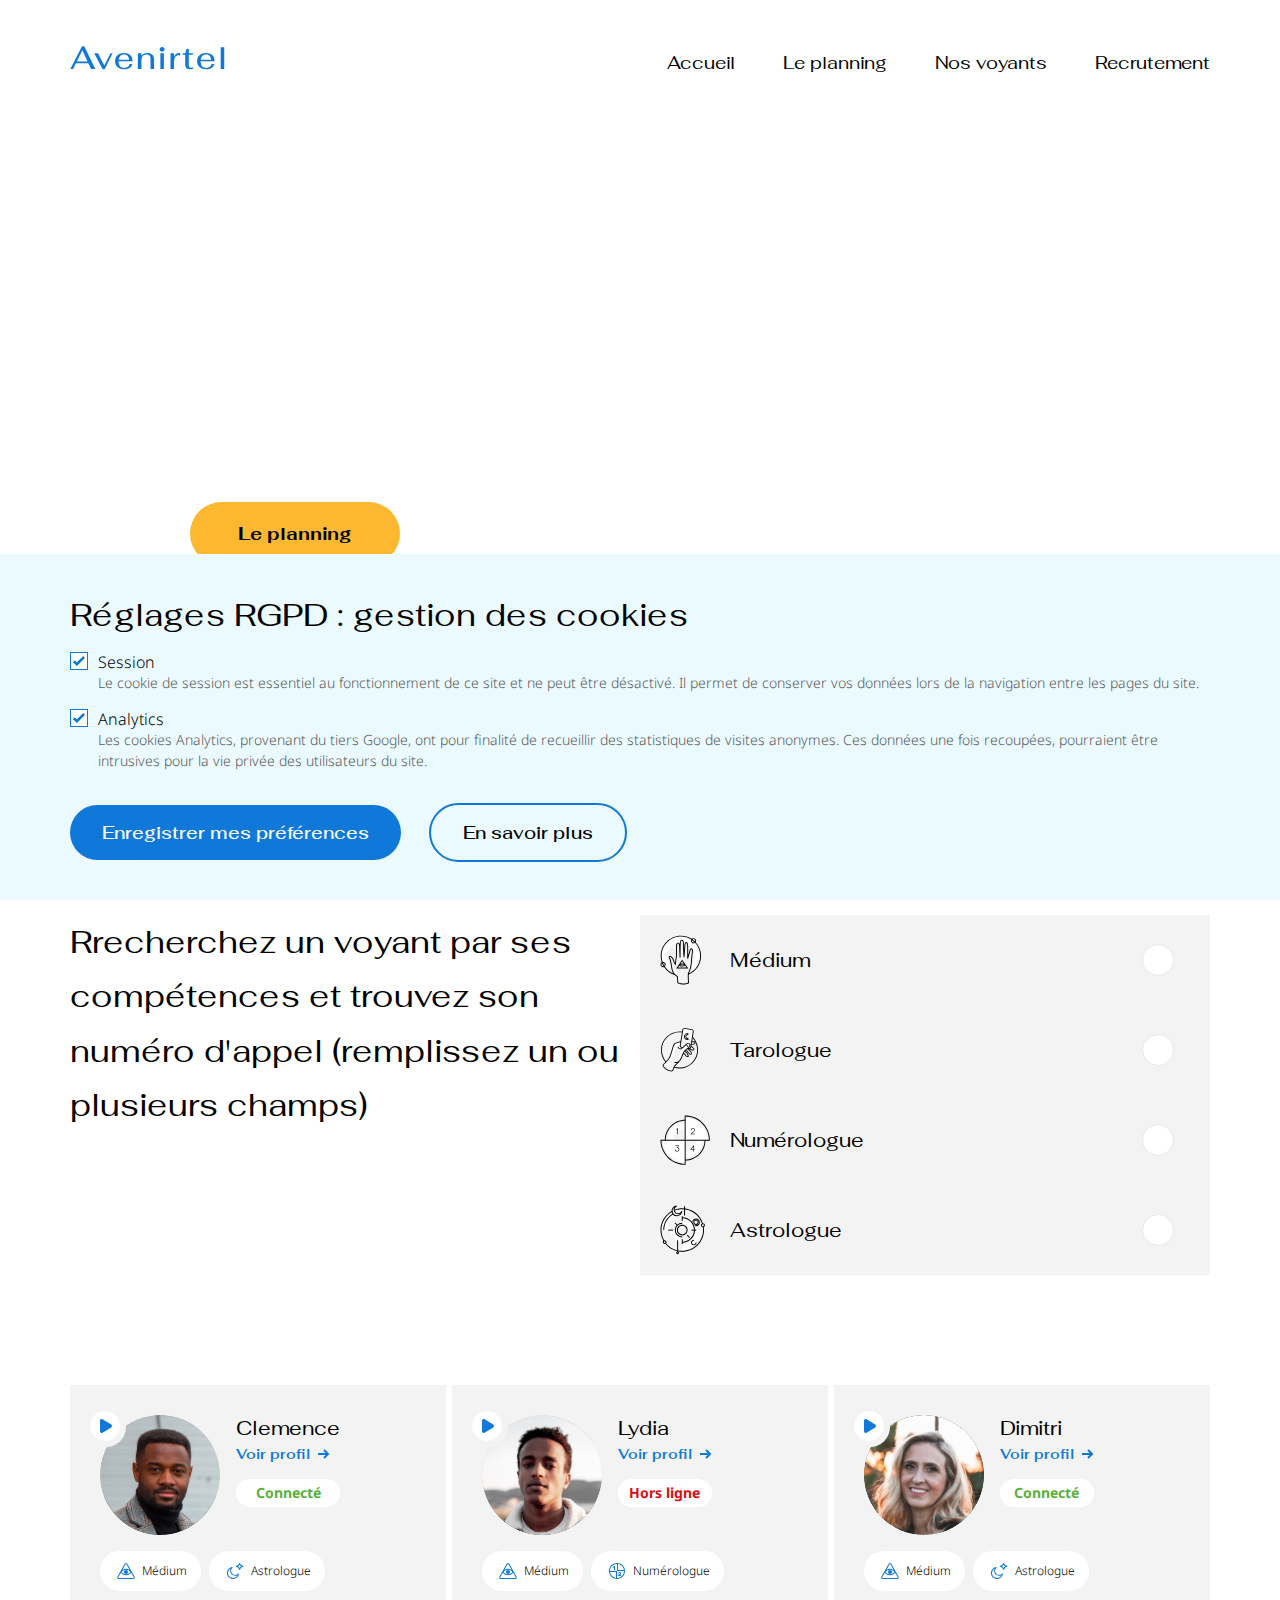
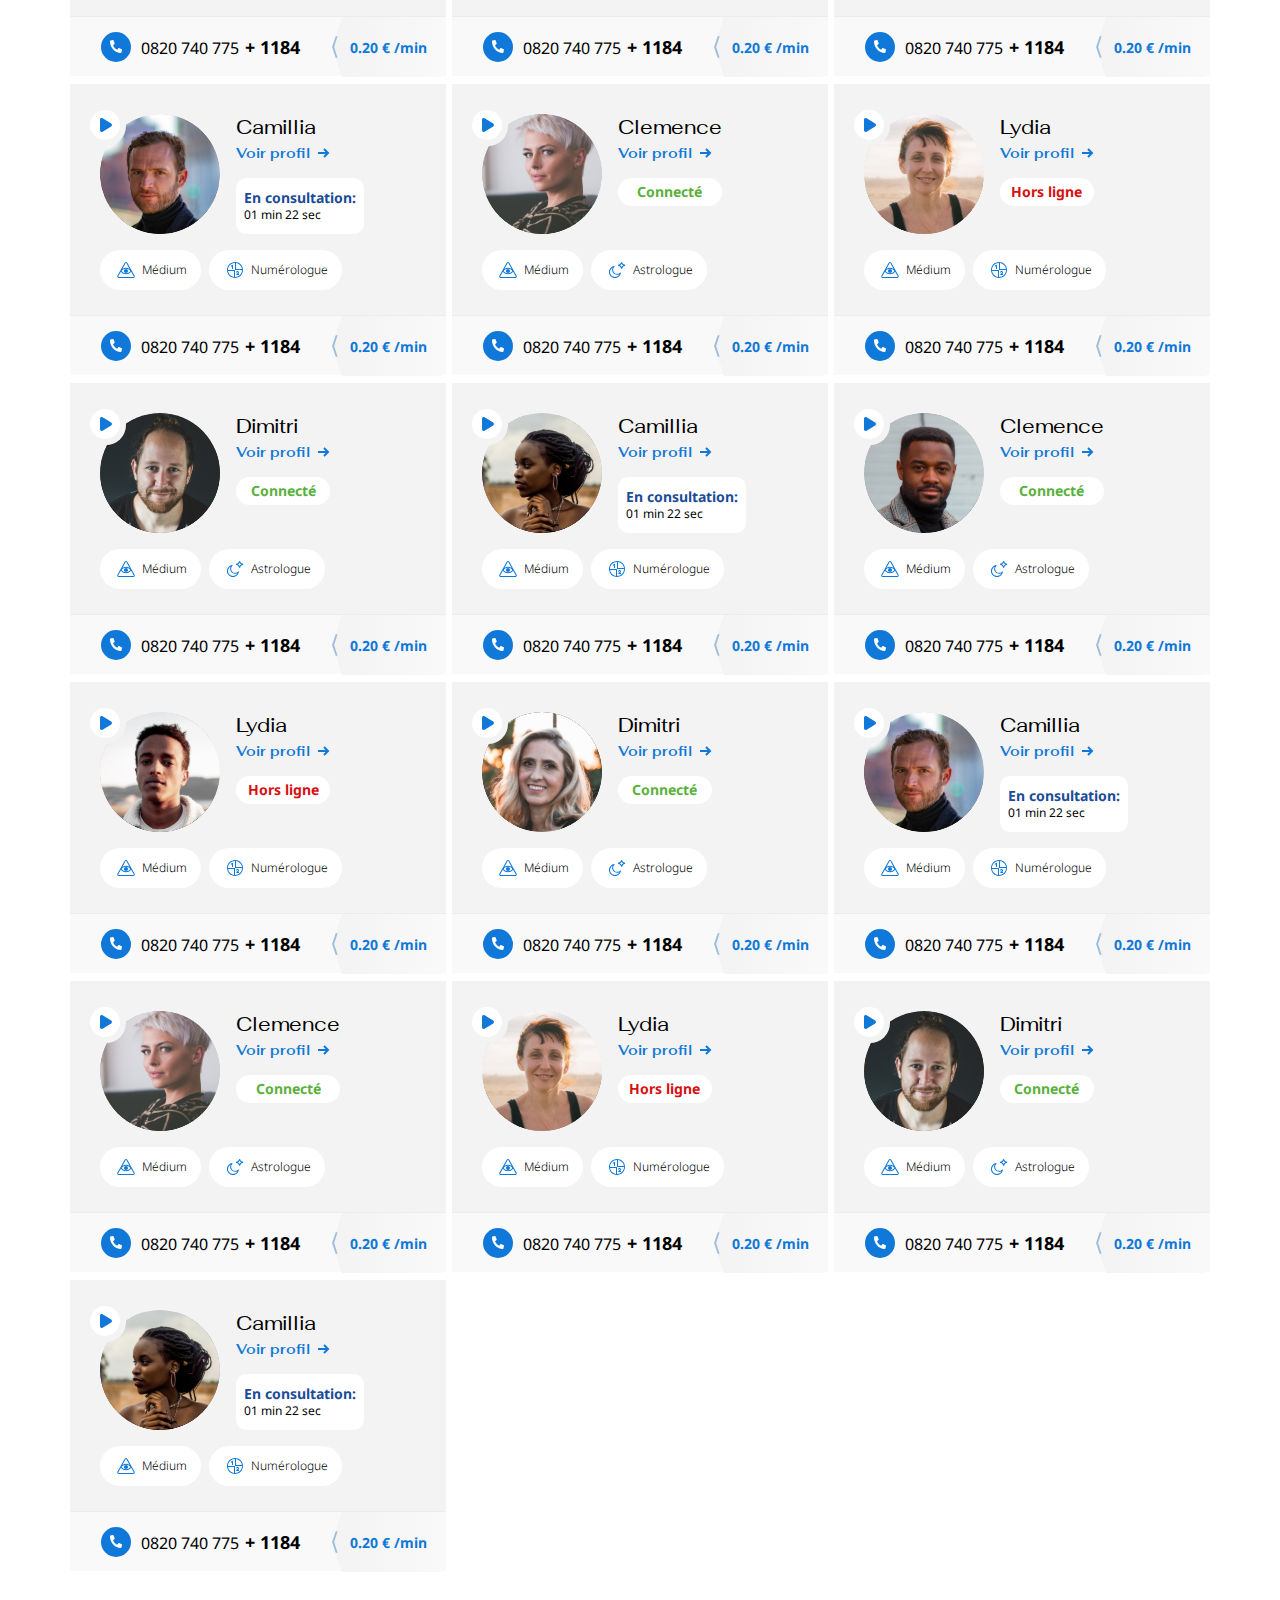
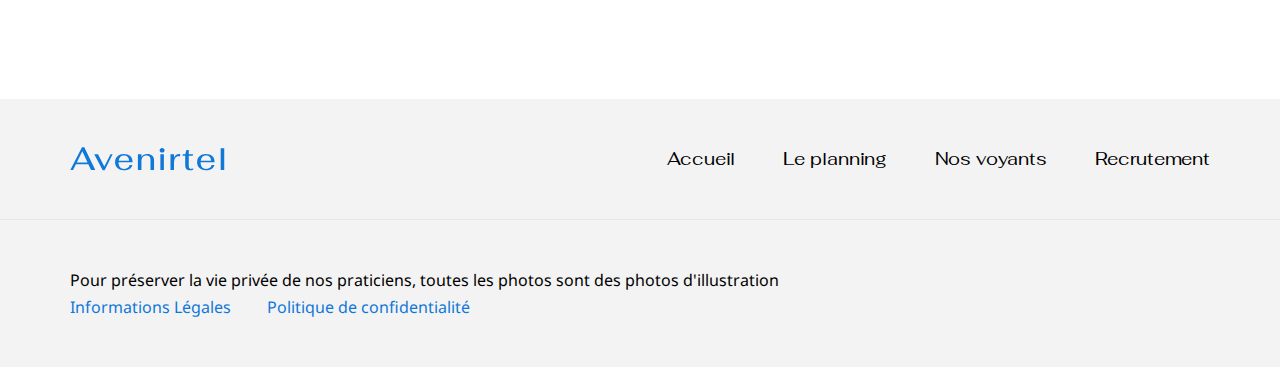
==== commit 781d4dd2: "Merge branch 'master' of https://github.com/darklight1236/france_new" ====
--- a/index.html
+++ b/index.html
@@ -1079,6 +1079,31 @@
             </div>
 
         </div>
+
+        <div class="cookie_box">
+            <div class="container additional">
+                <div class="cookie_box_caption">Réglages RGPD : gestion des cookies</div>
+            <input type="checkbox" id="first_check" class="checkbox_cookie" checked>
+            <label for="first_check" class="label_cookie_checkbox">Session</label>
+            <div class="description_cookie">
+                Le cookie de session est essentiel au fonctionnement de ce site et ne peut être désactivé.
+                Il permet de conserver vos données lors de la navigation entre les pages du site.
+            </div>
+
+            <input type="checkbox" id="second_check" class="checkbox_cookie" checked>
+            <label for="second_check" class="label_cookie_checkbox">Analytics</label>
+            <div class="description_cookie" style="margin-bottom: 0;">
+                Les cookies Analytics, provenant du tiers Google, ont pour finalité de recueillir des statistiques de visites anonymes.
+                Ces données une fois recoupées, pourraient être intrusives pour la vie privée des utilisateurs du site.
+            </div>
+
+            <div class="btn_container">
+                <button type="submit" class="btn_save" onclick="closeCookie()">Enregistrer mes préférences</button>
+                <button type="submit" class="btn_more" onclick="closeCookie()">En savoir plus</button>
+            </div>
+            
+            </div>
+        </div>
     </section>
 
 
